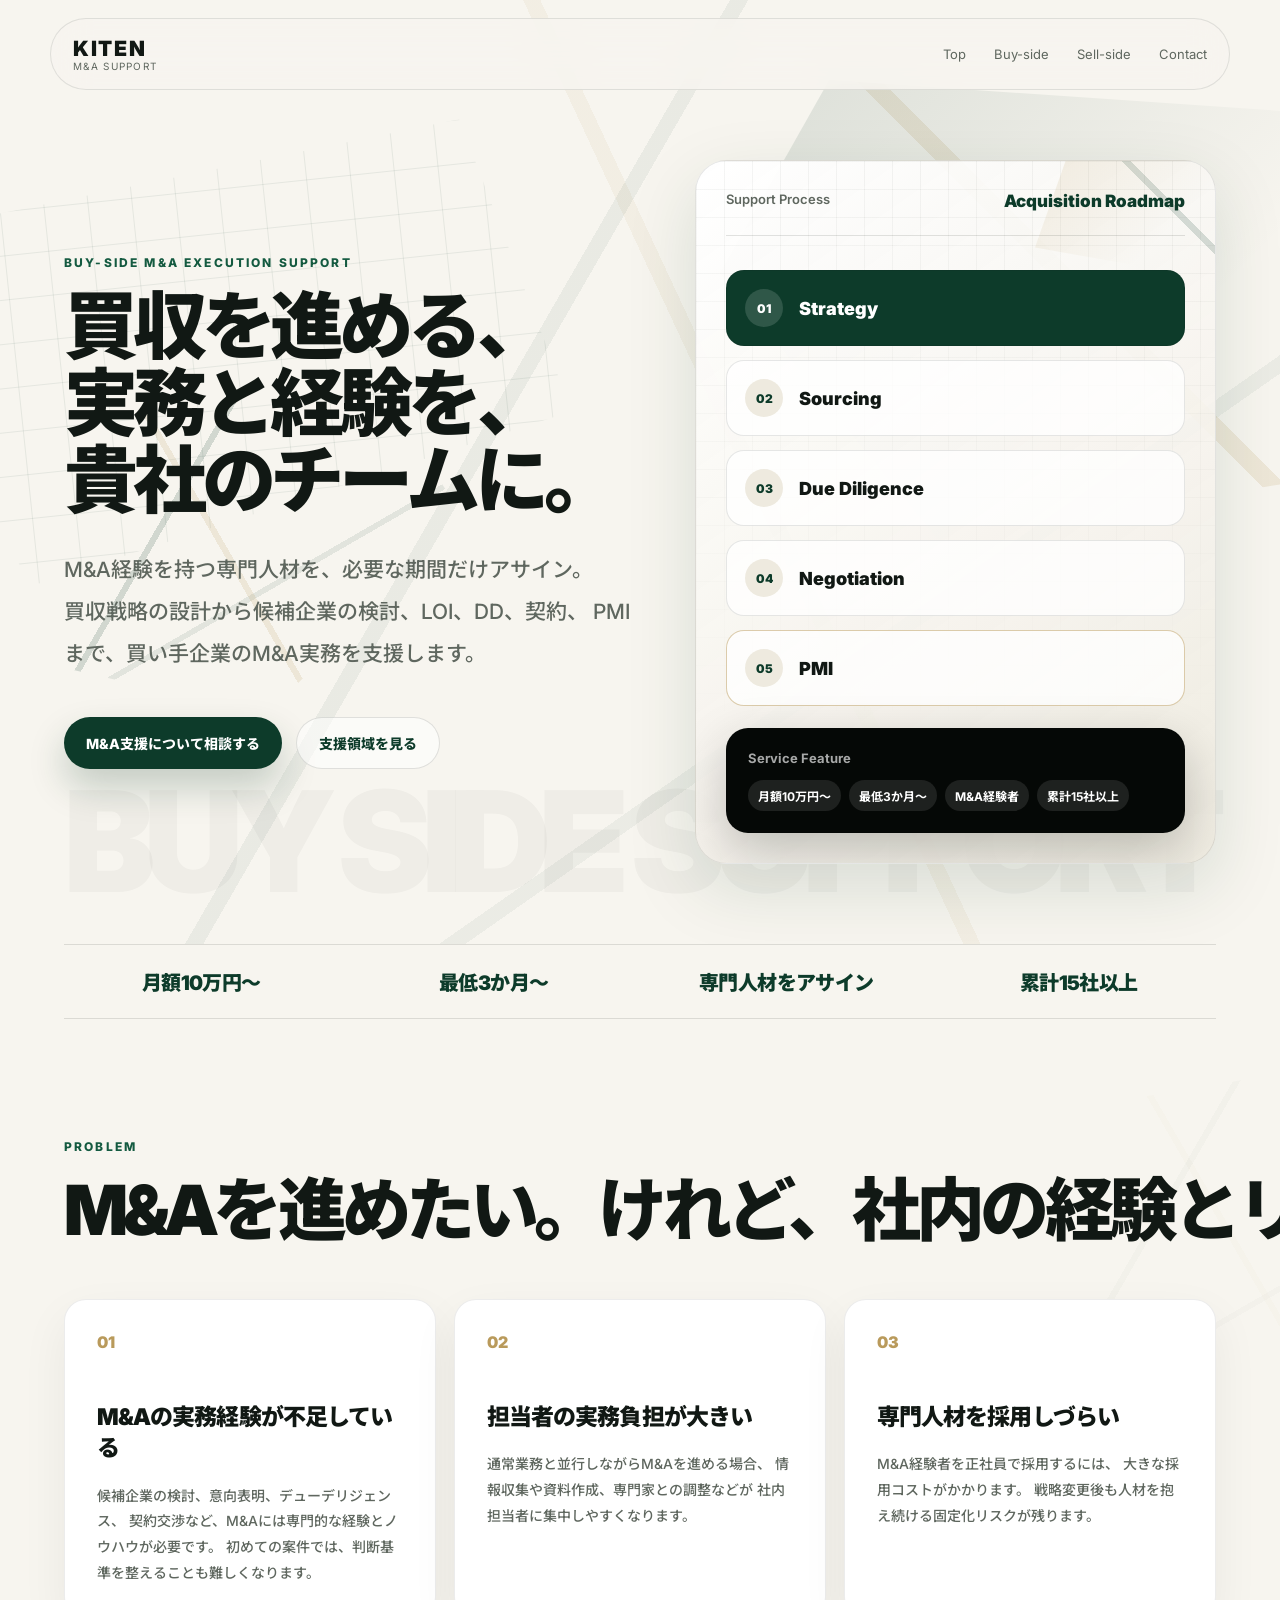
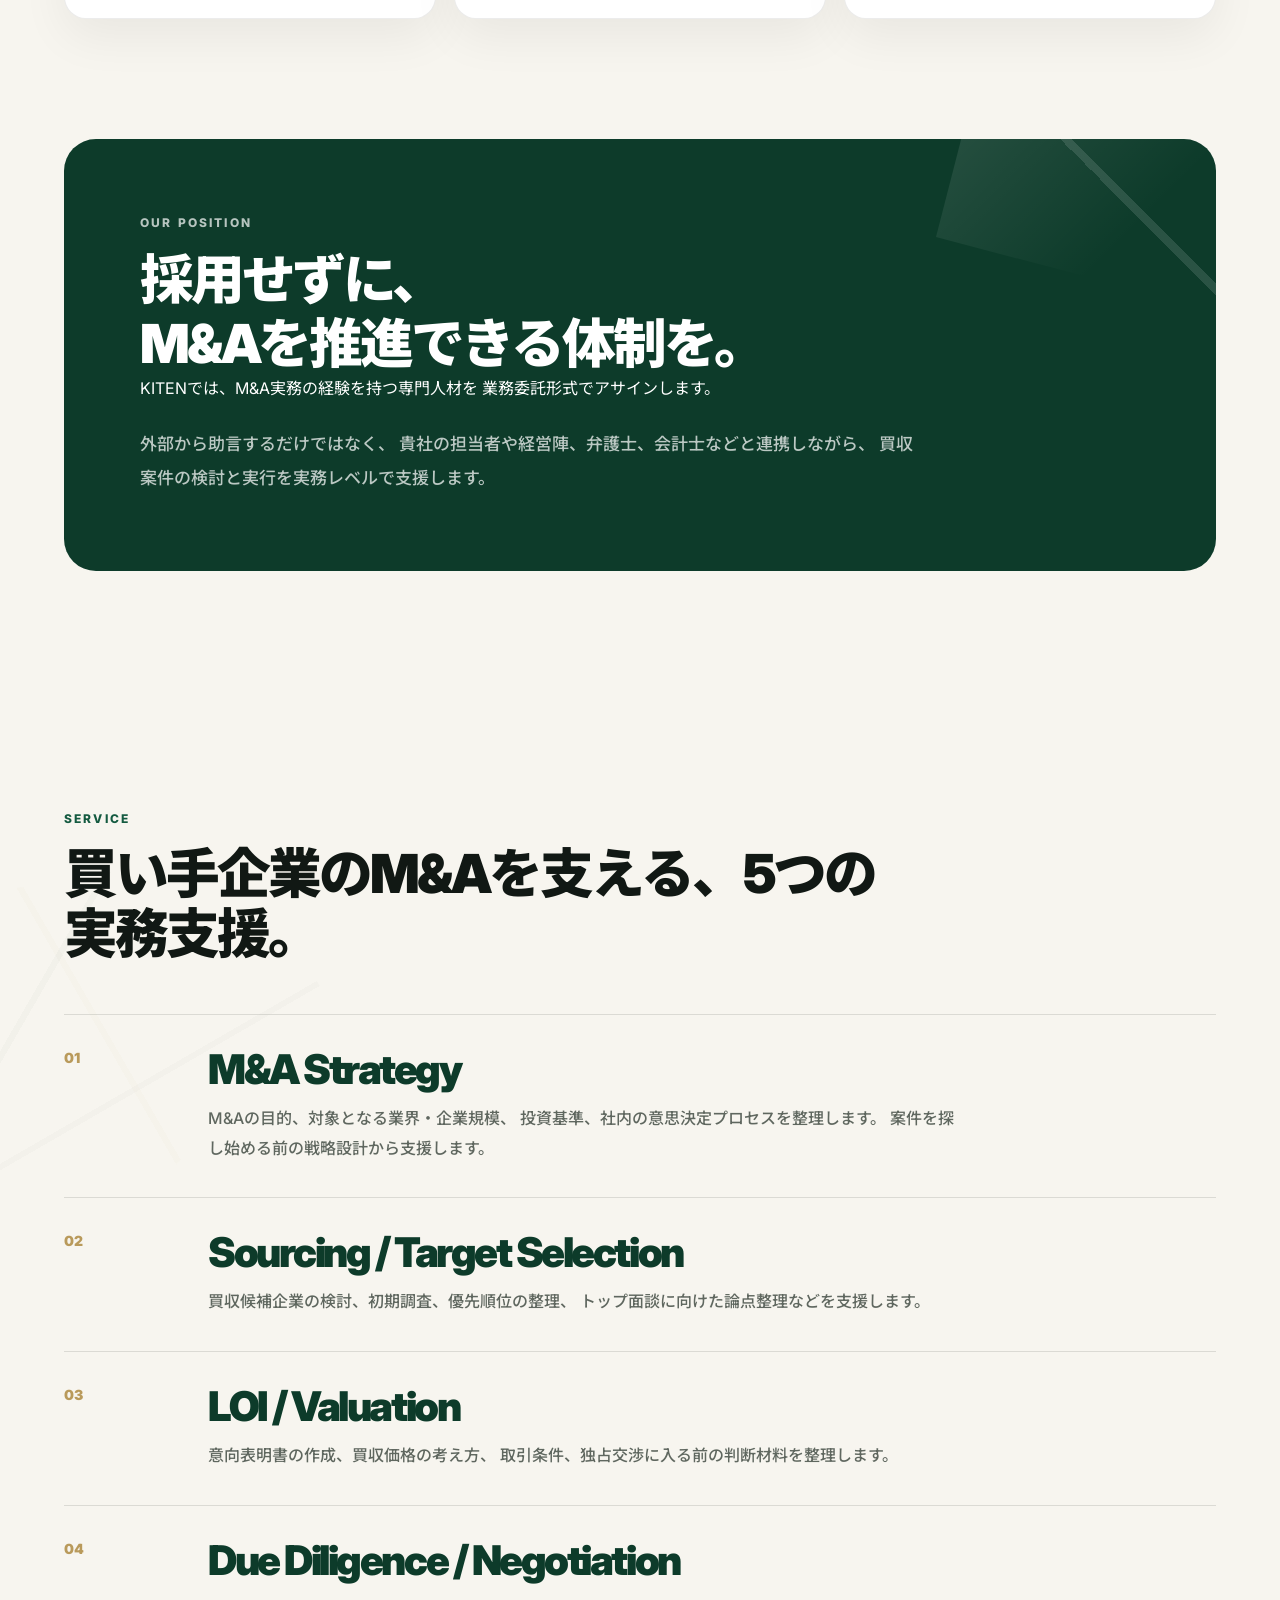
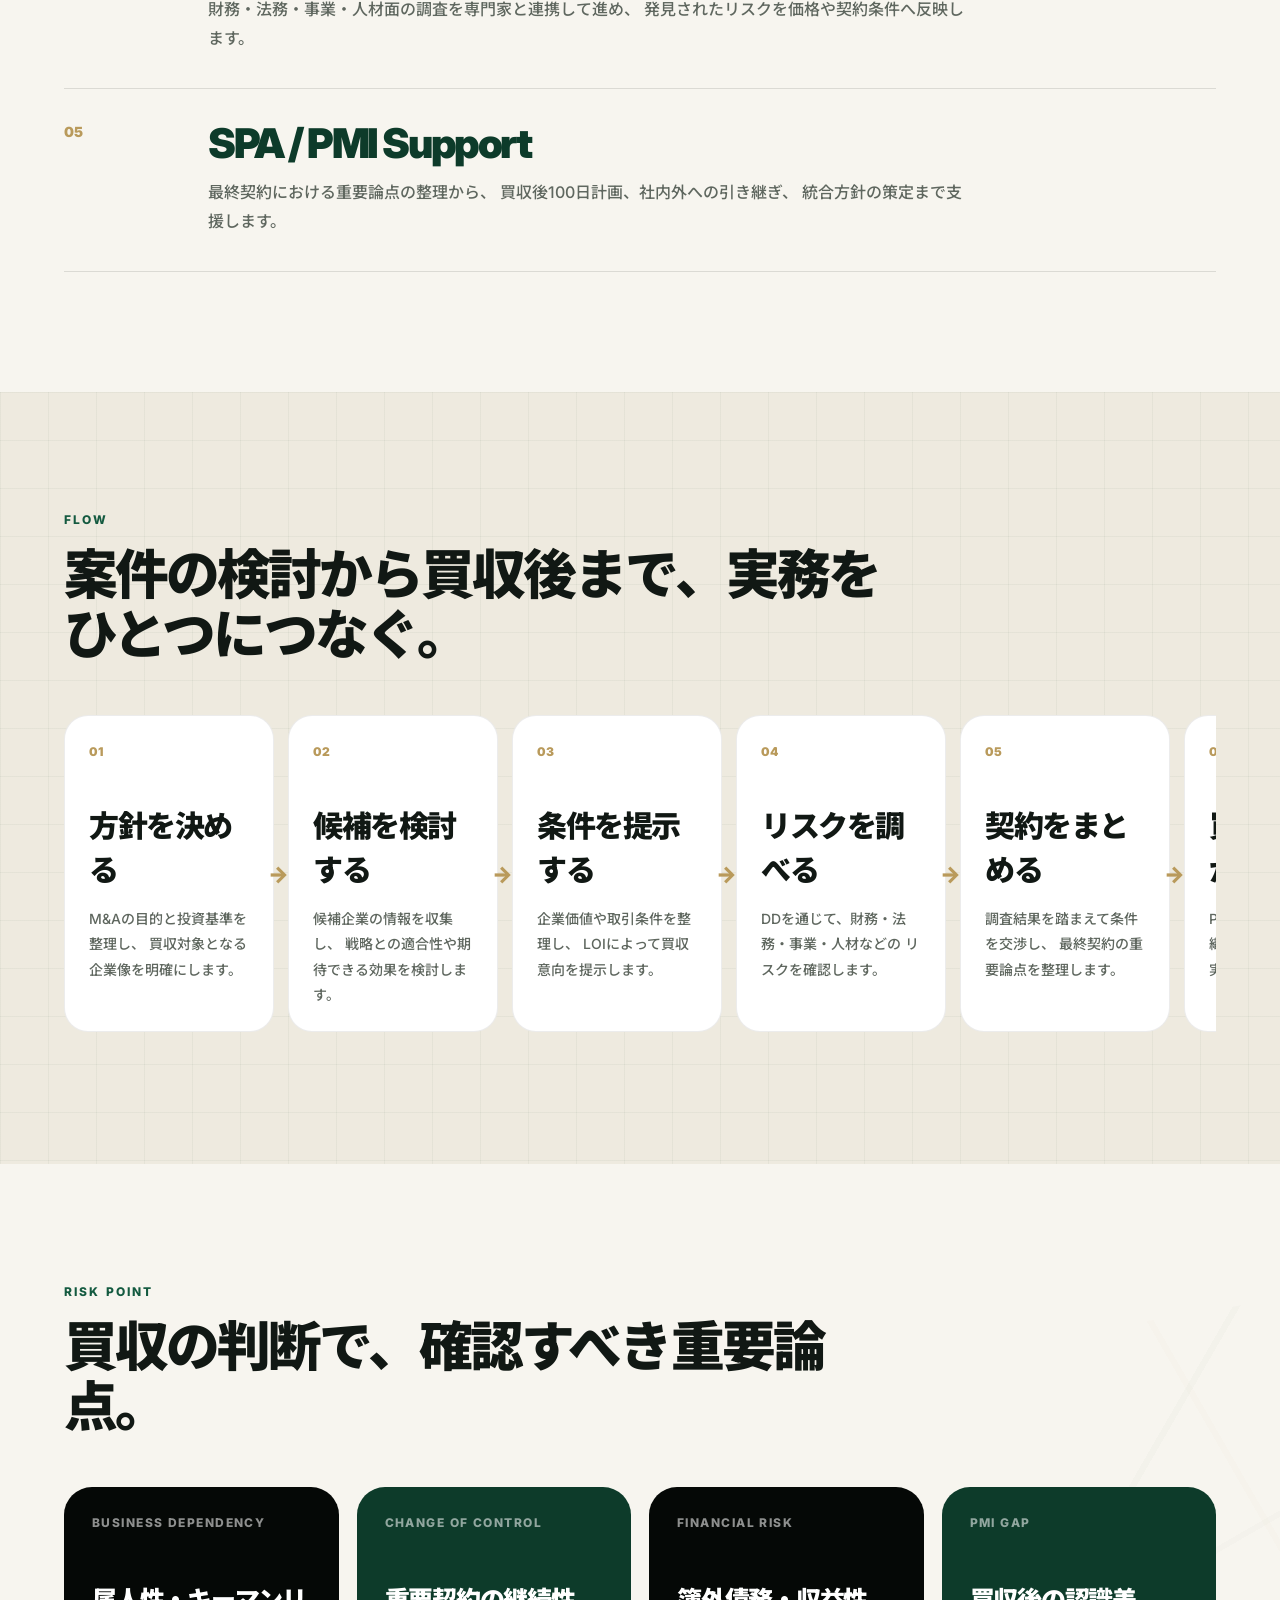
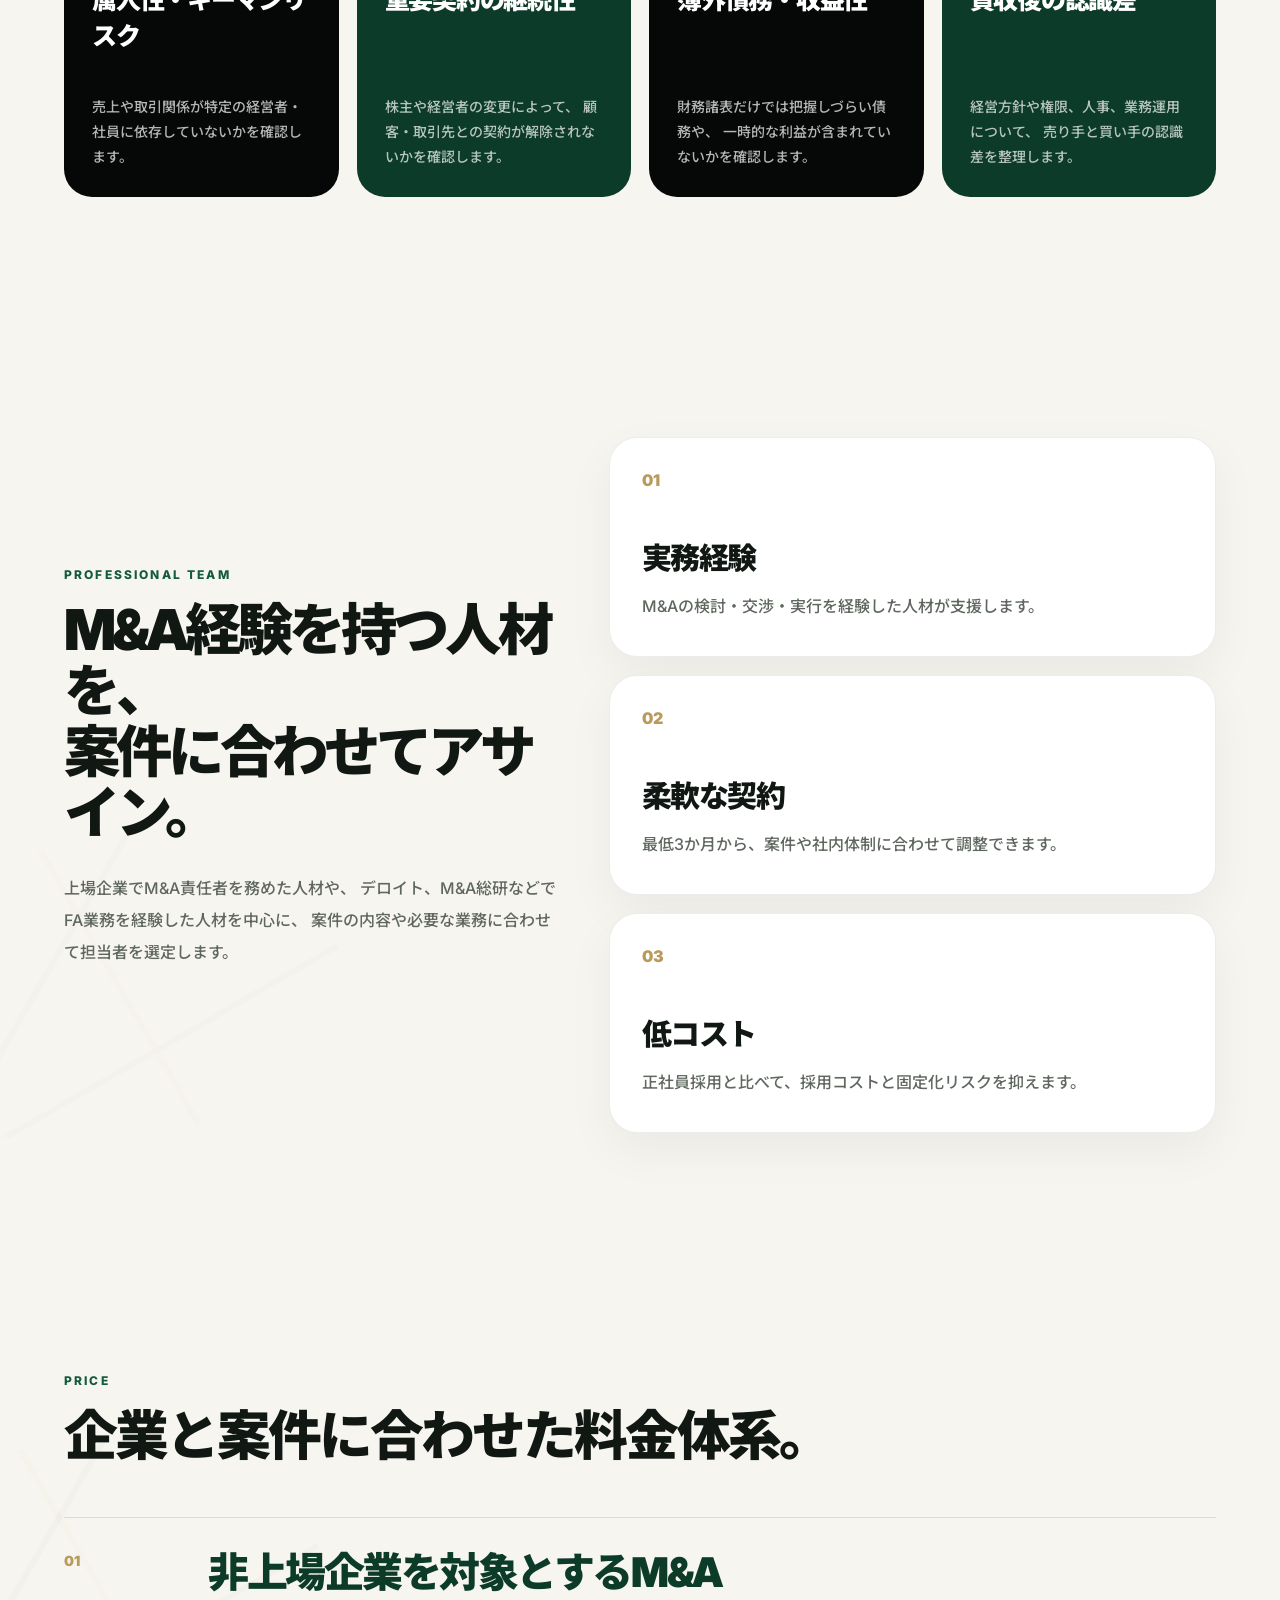
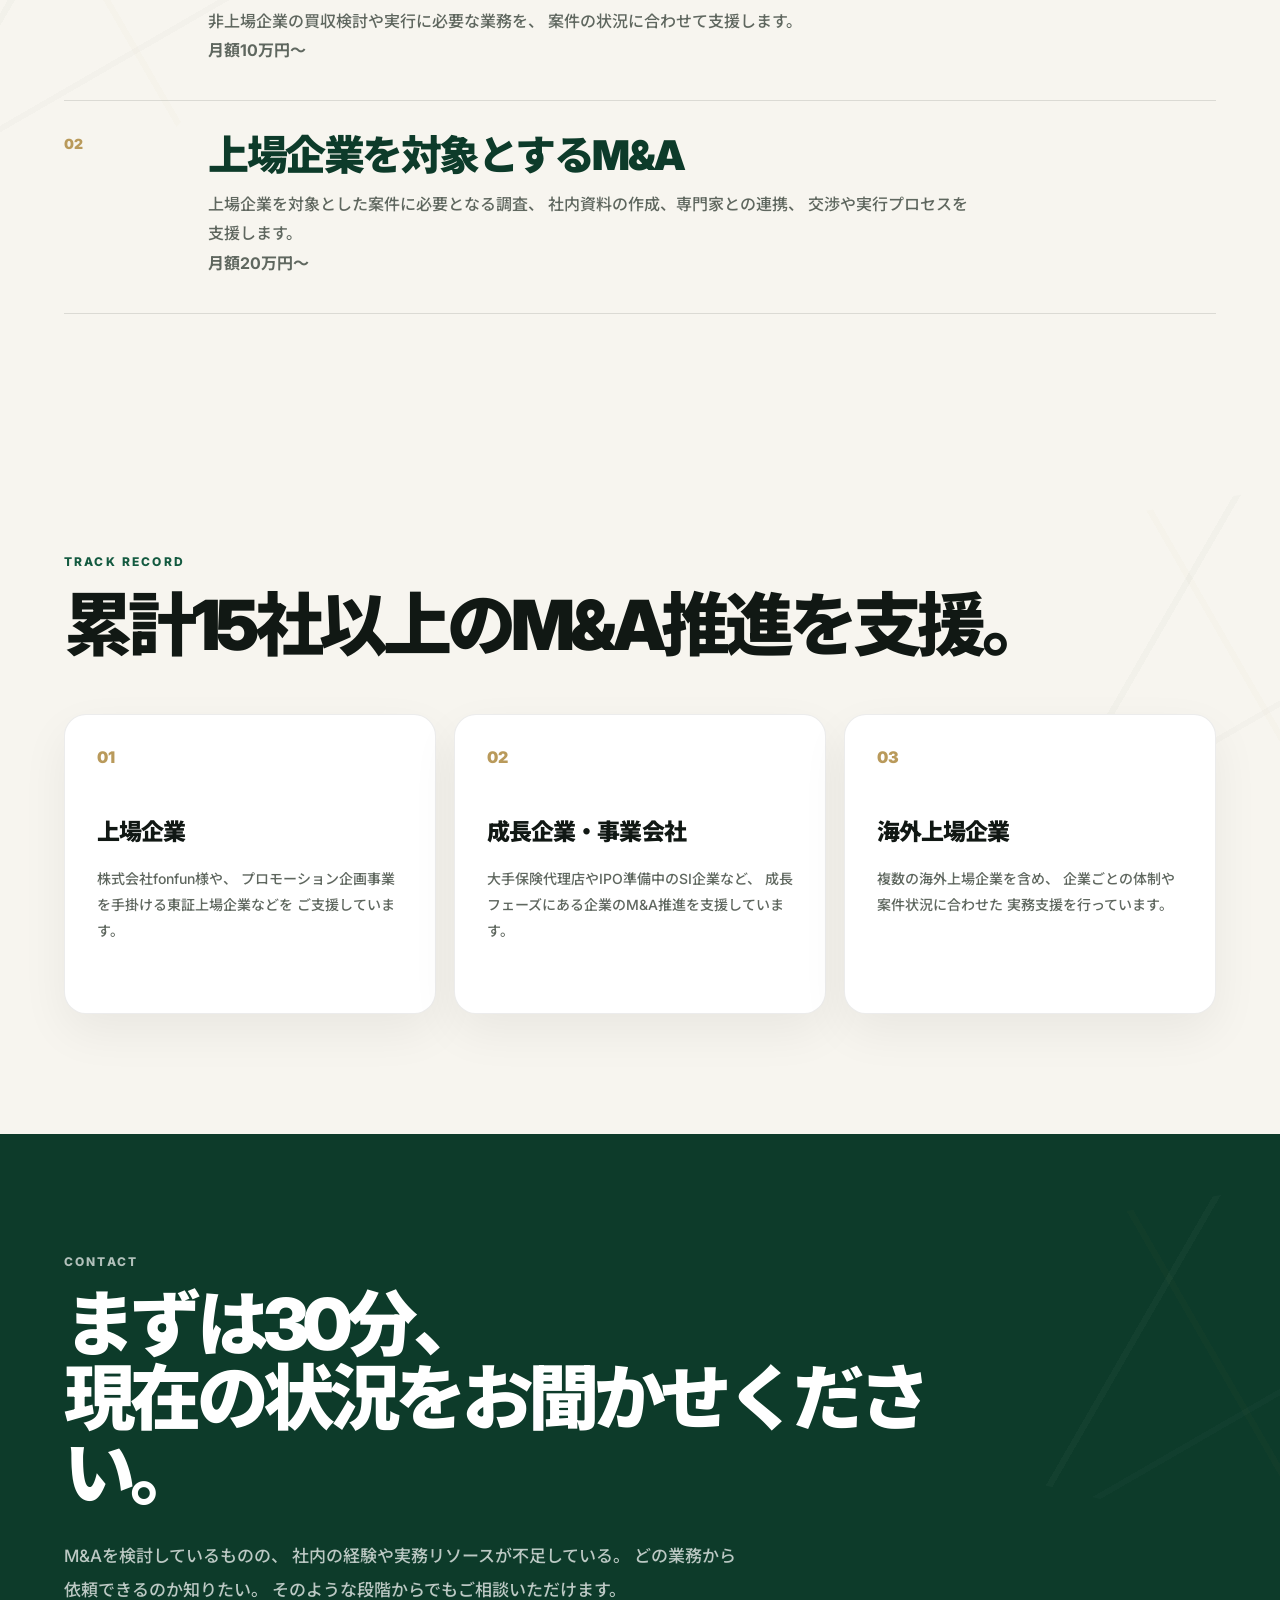
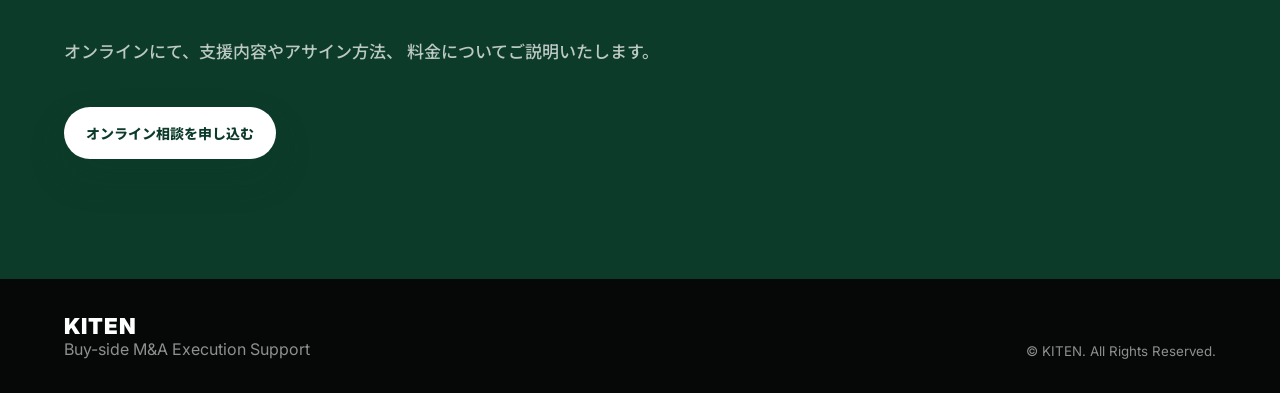
==== buy-side/index.html @ 4f9475de "修正" ====
<!doctype html>

<html lang="ja">
<head>
  <meta charset="UTF-8" />
  <meta name="viewport" content="width=device-width, initial-scale=1.0" />

  <title>KITEN | 買い手企業向けM&A実務支援</title>
  <meta
    name="description"
    content="M&A経験を持つ専門人材を業務委託形式でアサインし、買収戦略の設計から候補企業の検討、LOI、DD、契約、PMIまで支援します。"
  />

  <link rel="preconnect" href="https://fonts.googleapis.com" />
  <link rel="preconnect" href="https://fonts.gstatic.com" crossorigin />
  <link
    href="https://fonts.googleapis.com/css2?family=Inter:wght@400;500;600;700;800;900&family=Noto+Sans+JP:wght@400;500;700;800;900&display=swap"
    rel="stylesheet"
  />

  <link rel="stylesheet" href="/styles.css" />
</head>

<body>
  <div class="page-progress" aria-hidden="true"></div>

  <header class="site-header" data-header>
    <a href="index.html" class="logo" aria-label="KITEN top">
      <span>KITEN</span>
      <small>M&A Support</small>
    </a>

<nav class="desktop-nav" aria-label="メインナビゲーション">
  <a href="/">Top</a>
  <a href="/buy-side/">Buy-side</a>
  <a href="/sell-side/">Sell-side</a>
  <a href="#contact">Contact</a>
</nav>

<button
  class="menu-button"
  type="button"
  data-menu-button
  aria-expanded="false"
  aria-controls="mobileMenu"
>
  <span></span>
  <span></span>
  <span class="sr-only">メニューを開く</span>
</button>


  </header>

  <div class="mobile-menu" id="mobileMenu" data-mobile-menu>
    <a href="index.html">Top</a>
    <a href="buy-side.html">Buy-side</a>
    <a href="sell-side.html">Sell-side</a>
    <a href="#contact">Contact</a>
  </div>

  <main id="top">
    <section class="hero">
      <div class="hero-bg-text" aria-hidden="true">
        BUY SIDE SUPPORT
      </div>


  <div class="hero-copy reveal">
    <p class="eyebrow">Buy-side M&A Execution Support</p>

    <h1>
      買収を進める、<br />
      実務と経験を、<br />
      貴社のチームに。
    </h1>

    <p class="hero-lead">
      M&A経験を持つ専門人材を、必要な期間だけアサイン。<br />
      買収戦略の設計から候補企業の検討、LOI、DD、契約、
      PMIまで、買い手企業のM&A実務を支援します。
    </p>

    <div class="hero-actions">
      <a class="primary-button" href="#contact">
        M&A支援について相談する
      </a>

      <a class="secondary-button" href="#service">
        支援領域を見る
      </a>
    </div>
  </div>

  <div class="hero-panel reveal">
    <div class="panel-header">
      <span>Support Process</span>
      <strong>Acquisition Roadmap</strong>
    </div>

    <div class="deal-flow">
      <div class="deal-step active">
        <span>01</span>
        <p>Strategy</p>
      </div>

      <div class="deal-step">
        <span>02</span>
        <p>Sourcing</p>
      </div>

      <div class="deal-step">
        <span>03</span>
        <p>Due Diligence</p>
      </div>

      <div class="deal-step">
        <span>04</span>
        <p>Negotiation</p>
      </div>

      <div class="deal-step final">
        <span>05</span>
        <p>PMI</p>
      </div>
    </div>

    <div class="risk-card">
      <p>Service Feature</p>

      <ul>
        <li>月額10万円〜</li>
        <li>最低3か月〜</li>
        <li>M&A経験者</li>
        <li>累計15社以上</li>
      </ul>
    </div>
  </div>
</section>

<section
  class="trust-strip reveal"
  aria-label="支援サービスの特徴"
>
  <p>月額10万円〜</p>
  <p>最低3か月〜</p>
  <p>専門人材をアサイン</p>
  <p>累計15社以上</p>
</section>

<section class="section problem" id="problem">
  <div class="section-head reveal">
    <p class="eyebrow">Problem</p>

    <h2>
      M&Aを進めたい。けれど、社内の経験とリソースが足りない。
    </h2>
  </div>

  <div class="problem-grid">
    <article class="problem-card reveal">
      <span>01</span>

      <h3>M&Aの実務経験が不足している</h3>

      <p>
        候補企業の検討、意向表明、デューデリジェンス、
        契約交渉など、M&Aには専門的な経験とノウハウが必要です。
        初めての案件では、判断基準を整えることも難しくなります。
      </p>
    </article>

    <article class="problem-card reveal">
      <span>02</span>

      <h3>担当者の実務負担が大きい</h3>

      <p>
        通常業務と並行しながらM&Aを進める場合、
        情報収集や資料作成、専門家との調整などが
        社内担当者に集中しやすくなります。
      </p>
    </article>

    <article class="problem-card reveal">
      <span>03</span>

      <h3>専門人材を採用しづらい</h3>

      <p>
        M&A経験者を正社員で採用するには、
        大きな採用コストがかかります。
        戦略変更後も人材を抱え続ける固定化リスクが残ります。
      </p>
    </article>
  </div>
</section>

<section class="section message-section reveal">
  <div class="message-card">
    <p class="eyebrow">Our Position</p>

    <h2>
      採用せずに、<br />
      M&Aを推進できる体制を。
    </h2>

    <p>
      KITENでは、M&A実務の経験を持つ専門人材を
      業務委託形式でアサインします。
    </p>

    <p>
      外部から助言するだけではなく、
      貴社の担当者や経営陣、弁護士、会計士などと連携しながら、
      買収案件の検討と実行を実務レベルで支援します。
    </p>
  </div>
</section>

<section class="section service" id="service">
  <div class="section-head reveal">
    <p class="eyebrow">Service</p>

    <h2>
      買い手企業のM&Aを支える、5つの実務支援。
    </h2>
  </div>

  <div class="service-list">
    <article class="service-item reveal">
      <span class="service-num">01</span>

      <div>
        <h3>M&A Strategy</h3>

        <p>
          M&Aの目的、対象となる業界・企業規模、
          投資基準、社内の意思決定プロセスを整理します。
          案件を探し始める前の戦略設計から支援します。
        </p>
      </div>
    </article>

    <article class="service-item reveal">
      <span class="service-num">02</span>

      <div>
        <h3>Sourcing / Target Selection</h3>

        <p>
          買収候補企業の検討、初期調査、優先順位の整理、
          トップ面談に向けた論点整理などを支援します。
        </p>
      </div>
    </article>

    <article class="service-item reveal">
      <span class="service-num">03</span>

      <div>
        <h3>LOI / Valuation</h3>

        <p>
          意向表明書の作成、買収価格の考え方、
          取引条件、独占交渉に入る前の判断材料を整理します。
        </p>
      </div>
    </article>

    <article class="service-item reveal">
      <span class="service-num">04</span>

      <div>
        <h3>Due Diligence / Negotiation</h3>

        <p>
          財務・法務・事業・人材面の調査を専門家と連携して進め、
          発見されたリスクを価格や契約条件へ反映します。
        </p>
      </div>
    </article>

    <article class="service-item reveal">
      <span class="service-num">05</span>

      <div>
        <h3>SPA / PMI Support</h3>

        <p>
          最終契約における重要論点の整理から、
          買収後100日計画、社内外への引き継ぎ、
          統合方針の策定まで支援します。
        </p>
      </div>
    </article>
  </div>
</section>

<section class="section flow" id="flow">
  <div class="section-head reveal">
    <p class="eyebrow">Flow</p>

    <h2>
      案件の検討から買収後まで、実務をひとつにつなぐ。
    </h2>
  </div>

  <div class="timeline reveal">
    <div class="timeline-item">
      <span>01</span>
      <h3>方針を決める</h3>
      <p>
        M&Aの目的と投資基準を整理し、
        買収対象となる企業像を明確にします。
      </p>
    </div>

    <div class="timeline-item">
      <span>02</span>
      <h3>候補を検討する</h3>
      <p>
        候補企業の情報を収集し、
        戦略との適合性や期待できる効果を検討します。
      </p>
    </div>

    <div class="timeline-item">
      <span>03</span>
      <h3>条件を提示する</h3>
      <p>
        企業価値や取引条件を整理し、
        LOIによって買収意向を提示します。
      </p>
    </div>

    <div class="timeline-item">
      <span>04</span>
      <h3>リスクを調べる</h3>
      <p>
        DDを通じて、財務・法務・事業・人材などの
        リスクを確認します。
      </p>
    </div>

    <div class="timeline-item">
      <span>05</span>
      <h3>契約をまとめる</h3>
      <p>
        調査結果を踏まえて条件を交渉し、
        最終契約の重要論点を整理します。
      </p>
    </div>

    <div class="timeline-item">
      <span>06</span>
      <h3>買収後を動かす</h3>
      <p>
        PMI計画を策定し、
        組織・事業・業務の統合を実行します。
      </p>
    </div>
  </div>
</section>

<section class="section risk" id="risk">
  <div class="section-head reveal">
    <p class="eyebrow">Risk Point</p>

    <h2>
      買収の判断で、確認すべき重要論点。
    </h2>
  </div>

  <div class="risk-grid">
    <article class="risk-box reveal">
      <p>Business Dependency</p>
      <h3>属人性・キーマンリスク</h3>
      <span>
        売上や取引関係が特定の経営者・社員に依存していないかを確認します。
      </span>
    </article>

    <article class="risk-box reveal">
      <p>Change of Control</p>
      <h3>重要契約の継続性</h3>
      <span>
        株主や経営者の変更によって、
        顧客・取引先との契約が解除されないかを確認します。
      </span>
    </article>

    <article class="risk-box reveal">
      <p>Financial Risk</p>
      <h3>簿外債務・収益性</h3>
      <span>
        財務諸表だけでは把握しづらい債務や、
        一時的な利益が含まれていないかを確認します。
      </span>
    </article>

    <article class="risk-box reveal">
      <p>PMI Gap</p>
      <h3>買収後の認識差</h3>
      <span>
        経営方針や権限、人事、業務運用について、
        売り手と買い手の認識差を整理します。
      </span>
    </article>
  </div>
</section>

<section class="section strength">
  <div class="strength-inner reveal">
    <p class="eyebrow">Professional Team</p>

    <h2>
      M&A経験を持つ人材を、<br />
      案件に合わせてアサイン。
    </h2>

    <p>
      上場企業でM&A責任者を務めた人材や、
      デロイト、M&A総研などでFA業務を経験した人材を中心に、
      案件の内容や必要な業務に合わせて担当者を選定します。
    </p>
  </div>

  <div class="strength-cards">
    <div class="strength-card reveal">
      <span>01</span>
      <strong>実務経験</strong>
      <p>
        M&Aの検討・交渉・実行を経験した人材が支援します。
      </p>
    </div>

    <div class="strength-card reveal">
      <span>02</span>
      <strong>柔軟な契約</strong>
      <p>
        最低3か月から、案件や社内体制に合わせて調整できます。
      </p>
    </div>

    <div class="strength-card reveal">
      <span>03</span>
      <strong>低コスト</strong>
      <p>
        正社員採用と比べて、採用コストと固定化リスクを抑えます。
      </p>
    </div>
  </div>
</section>

<section class="section service">
  <div class="section-head reveal">
    <p class="eyebrow">Price</p>

    <h2>
      企業と案件に合わせた料金体系。
    </h2>
  </div>

  <div class="service-list">
    <article class="service-item reveal">
      <span class="service-num">01</span>

      <div>
        <h3>非上場企業を対象とするM&A</h3>

        <p>
          非上場企業の買収検討や実行に必要な業務を、
          案件の状況に合わせて支援します。
        </p>

        <p>
          <strong>月額10万円〜</strong>
        </p>
      </div>
    </article>

    <article class="service-item reveal">
      <span class="service-num">02</span>

      <div>
        <h3>上場企業を対象とするM&A</h3>

        <p>
          上場企業を対象とした案件に必要となる調査、
          社内資料の作成、専門家との連携、
          交渉や実行プロセスを支援します。
        </p>

        <p>
          <strong>月額20万円〜</strong>
        </p>
      </div>
    </article>
  </div>
</section>

<section class="section problem">
  <div class="section-head reveal">
    <p class="eyebrow">Track Record</p>

    <h2>
      累計15社以上のM&A推進を支援。
    </h2>
  </div>

  <div class="problem-grid">
    <article class="problem-card reveal">
      <span>01</span>

      <h3>上場企業</h3>

      <p>
        株式会社fonfun様や、
        プロモーション企画事業を手掛ける東証上場企業などを
        ご支援しています。
      </p>
    </article>

    <article class="problem-card reveal">
      <span>02</span>

      <h3>成長企業・事業会社</h3>

      <p>
        大手保険代理店やIPO準備中のSI企業など、
        成長フェーズにある企業のM&A推進を支援しています。
      </p>
    </article>

    <article class="problem-card reveal">
      <span>03</span>

      <h3>海外上場企業</h3>

      <p>
        複数の海外上場企業を含め、
        企業ごとの体制や案件状況に合わせた
        実務支援を行っています。
      </p>
    </article>
  </div>
</section>

<section class="contact" id="contact">
  <div class="contact-inner reveal">
    <p class="eyebrow">Contact</p>

    <h2>
      まずは30分、<br />
      現在の状況をお聞かせください。
    </h2>

    <p>
      M&Aを検討しているものの、
      社内の経験や実務リソースが不足している。
      どの業務から依頼できるのか知りたい。
      そのような段階からでもご相談いただけます。
    </p>

    <p>
      オンラインにて、支援内容やアサイン方法、
      料金についてご説明いたします。
    </p>

    <a
      class="primary-button light"
      href="mailto:contact@example.com"
    >
      オンライン相談を申し込む
    </a>
  </div>
</section>


  </main>

  <footer class="footer">
    <div>
      <strong>KITEN</strong>
      <p>Buy-side M&A Execution Support</p>
    </div>


<small>© KITEN. All Rights Reserved.</small>


  </footer>

  <script src="/app.js"></script>

</body>
</html>
---- styles.css ----
:root {
  --bg: #f7f5ef;
  --bg-soft: #eeeadf;
  --text: #111814;
  --muted: #5f675f;
  --green: #0d3b2a;
  --green-2: #145a40;
  --gold: #b99a5b;
  --line: rgba(17, 24, 20, 0.12);
  --white: #ffffff;
  --black: #050806;
  --radius-lg: 32px;
  --radius-md: 22px;
  --shadow: 0 24px 70px rgba(13, 59, 42, 0.13);
}

* { box-sizing: border-box; }
html { scroll-behavior: smooth; scroll-padding-top: 110px; }
body {
  margin: 0;
  font-family: "Inter", "Noto Sans JP", "Helvetica Neue", Arial, sans-serif;
  background: var(--bg);
  color: var(--text);
  overflow-x: hidden;
}
body.menu-open { overflow: hidden; }
main { overflow: hidden; }
section { scroll-margin-top: 110px; }
a { color: inherit; text-decoration: none; }
p, h1, h2, h3 { margin: 0; }
button { font: inherit; }

.sr-only {
  position: absolute;
  width: 1px;
  height: 1px;
  overflow: hidden;
  clip: rect(0, 0, 0, 0);
}

.page-progress {
  position: fixed;
  top: 0;
  left: 0;
  width: 0%;
  height: 3px;
  background: linear-gradient(90deg, var(--green), var(--gold));
  z-index: 1000;
}

.site-header {
  position: fixed;
  top: 18px;
  left: 50%;
  z-index: 999;
  transform: translateX(-50%);
  width: min(calc(100% - 36px), 1180px);
  height: 72px;
  padding: 0 22px;
  border: 1px solid rgba(17, 24, 20, 0.1);
  border-radius: 999px;
  background: rgba(247, 245, 239, 0.82);
  backdrop-filter: blur(18px);
  display: flex;
  align-items: center;
  justify-content: space-between;
  transition: box-shadow 0.3s ease, background 0.3s ease;
}
.site-header.is-scrolled {
  background: rgba(255, 255, 255, 0.9);
  box-shadow: 0 16px 40px rgba(17, 24, 20, 0.08);
}
.logo { display: flex; flex-direction: column; gap: 2px; line-height: 1; }
.logo span { font-size: 21px; font-weight: 900; letter-spacing: 0.08em; }
.logo small { font-size: 10px; color: var(--muted); letter-spacing: 0.13em; text-transform: uppercase; }

.desktop-nav { display: flex; align-items: center; gap: 28px; font-size: 13px; color: var(--muted); }
.desktop-nav a { position: relative; }
.desktop-nav a::after {
  content: "";
  position: absolute;
  left: 0;
  bottom: -7px;
  width: 0;
  height: 1px;
  background: var(--green);
  transition: width 0.25s ease;
}
.desktop-nav a:hover::after { width: 100%; }

.menu-button {
  display: none;
  border: 0;
  background: transparent;
  width: 42px;
  height: 42px;
  position: relative;
  cursor: pointer;
  flex-shrink: 0;
}
.menu-button span:not(.sr-only) {
  position: absolute;
  left: 9px;
  width: 24px;
  height: 1px;
  background: var(--text);
  transition: transform 0.25s ease, top 0.25s ease;
}
.menu-button span:nth-child(1) { top: 16px; }
.menu-button span:nth-child(2) { top: 25px; }
.menu-button.is-open span:nth-child(1) { top: 21px; transform: rotate(35deg); }
.menu-button.is-open span:nth-child(2) { top: 21px; transform: rotate(-35deg); }

.mobile-menu {
  position: fixed;
  inset: 0;
  z-index: 998;
  background: var(--green);
  color: var(--white);
  padding: 120px 32px 32px;
  display: flex;
  flex-direction: column;
  gap: 24px;
  transform: translateY(-100%);
  transition: transform 0.35s ease;
}
.mobile-menu.is-open { transform: translateY(0); }
.mobile-menu a {
  font-size: 34px;
  font-weight: 800;
  border-bottom: 1px solid rgba(255, 255, 255, 0.16);
  padding-bottom: 18px;
}

.hero {
  min-height: 100vh;
  padding: 160px clamp(22px, 5vw, 76px) 80px;
  position: relative;
  display: grid;
  grid-template-columns: 1.05fr 0.95fr;
  align-items: center;
  gap: 56px;
  overflow: hidden;
}
.hero::before {
  content: "";
  position: absolute;
  inset: 0;
  background:
    linear-gradient(120deg, transparent 0 40%, rgba(13, 59, 42, 0.06) 40% 41%, transparent 41% 100%),
    linear-gradient(65deg, transparent 0 56%, rgba(185, 154, 91, 0.08) 56% 57%, transparent 57% 100%),
    linear-gradient(145deg, transparent 0 68%, rgba(13, 59, 42, 0.05) 68% 69%, transparent 69% 100%);
  animation: heroLineMove 16s ease-in-out infinite alternate;
  pointer-events: none;
  z-index: 0;
}
.hero::after {
  content: "";
  position: absolute;
  width: 780px;
  height: 460px;
  right: -220px;
  top: 80px;
  background:
    linear-gradient(135deg, rgba(13, 59, 42, 0.12), transparent 58%),
    linear-gradient(45deg, transparent 0 48%, rgba(185, 154, 91, 0.16) 48% 50%, transparent 50% 100%);
  clip-path: polygon(14% 0, 100% 10%, 86% 84%, 28% 100%, 0 42%);
  animation: heroPolygonMove 12s ease-in-out infinite alternate;
  pointer-events: none;
  z-index: 0;
}
.hero > * { position: relative; z-index: 1; }
.hero-copy { position: relative; }
.hero-copy::before {
  content: "";
  position: absolute;
  width: 680px;
  height: 420px;
  left: -180px;
  top: -110px;
  background-image:
    linear-gradient(rgba(13, 59, 42, 0.08) 1px, transparent 1px),
    linear-gradient(90deg, rgba(13, 59, 42, 0.08) 1px, transparent 1px);
  background-size: 44px 44px;
  clip-path: polygon(0 14%, 88% 0, 100% 72%, 18% 100%);
  transform: rotate(-6deg);
  animation: gridSlide 18s linear infinite;
  pointer-events: none;
  z-index: -2;
}
.hero-copy::after {
  content: "";
  position: absolute;
  width: 520px;
  height: 340px;
  left: -120px;
  top: 120px;
  background:
    linear-gradient(120deg, transparent 0 42%, rgba(13, 59, 42, 0.16) 42% 43%, transparent 43% 100%),
    linear-gradient(60deg, transparent 0 52%, rgba(185, 154, 91, 0.16) 52% 53%, transparent 53% 100%),
    linear-gradient(150deg, transparent 0 62%, rgba(13, 59, 42, 0.09) 62% 63%, transparent 63% 100%);
  clip-path: polygon(8% 18%, 82% 0%, 100% 42%, 62% 100%, 0% 78%);
  animation: geometricDrift 14s ease-in-out infinite alternate;
  pointer-events: none;
  z-index: -1;
}

.hero-bg-text {
  position: absolute;
  left: clamp(18px, 5vw, 76px);
  bottom: 18px;
  font-size: clamp(56px, 11vw, 140px);
  font-weight: 900;
  letter-spacing: -0.08em;
  color: rgba(17, 24, 20, 0.035);
  white-space: nowrap;
  pointer-events: none;
}
.eyebrow {
  font-size: 12px;
  font-weight: 800;
  color: var(--green-2);
  letter-spacing: 0.18em;
  text-transform: uppercase;
  margin-bottom: 18px;
}
.hero h1 {
  font-size: clamp(42px, 5.8vw, 82px);
  line-height: 1.04;
  letter-spacing: -0.07em;
  font-weight: 900;
}
.hero-lead {
  margin-top: 30px;
  max-width: 660px;
  font-size: clamp(16px, 1.7vw, 21px);
  line-height: 2;
  color: var(--muted);
  font-weight: 500;
}
.hero-actions { margin-top: 42px; display: flex; flex-wrap: wrap; gap: 14px; }

.primary-button, .secondary-button {
  min-height: 52px;
  padding: 0 22px;
  border-radius: 999px;
  display: inline-flex;
  align-items: center;
  justify-content: center;
  font-size: 14px;
  font-weight: 800;
  transition: transform 0.25s ease, box-shadow 0.25s ease, background 0.25s ease;
}
.primary-button {
  background: var(--green);
  color: var(--white);
  box-shadow: 0 18px 36px rgba(13, 59, 42, 0.22);
}
.primary-button:hover, .secondary-button:hover { transform: translateY(-3px); }
.secondary-button { border: 1px solid var(--line); color: var(--green); background: rgba(255,255,255,0.55); }
.primary-button.light { background: var(--white); color: var(--green); }

.hero-panel {
  position: relative;
  border-radius: var(--radius-lg);
  background: linear-gradient(145deg, rgba(255,255,255,0.96), rgba(238,234,223,0.86));
  border: 1px solid rgba(17,24,20,0.1);
  box-shadow: var(--shadow);
  padding: 30px;
  overflow: hidden;
  animation: panelFloat 6s ease-in-out infinite;
}
.hero-panel::before {
  content: "";
  position: absolute;
  inset: 0;
  background-image:
    linear-gradient(rgba(17,24,20,0.045) 1px, transparent 1px),
    linear-gradient(90deg, rgba(17,24,20,0.045) 1px, transparent 1px);
  background-size: 28px 28px;
  mask-image: linear-gradient(to bottom, black, transparent 82%);
  pointer-events: none;
}
.hero-panel::after {
  content: "";
  position: absolute;
  width: 260px;
  height: 170px;
  right: -80px;
  top: -46px;
  background:
    linear-gradient(135deg, rgba(185,154,91,0.2), transparent 58%),
    linear-gradient(45deg, transparent 0 49%, rgba(13,59,42,0.16) 49% 51%, transparent 51% 100%);
  clip-path: polygon(18% 0, 100% 12%, 82% 100%, 0 78%);
  animation: panelGeoMove 10s ease-in-out infinite alternate;
  pointer-events: none;
  z-index: 0;
}
.hero-panel > * { position: relative; z-index: 1; }
.panel-header {
  display: flex;
  justify-content: space-between;
  align-items: flex-start;
  gap: 18px;
  padding-bottom: 24px;
  border-bottom: 1px solid var(--line);
}
.panel-header span { color: var(--muted); font-size: 13px; font-weight: 600; }
.panel-header strong { font-size: 17px; color: var(--green); font-weight: 900; }

.deal-flow { margin-top: 34px; display: grid; gap: 14px; }
.deal-step {
  position: relative;
  z-index: 1;
  padding: 18px;
  border: 1px solid rgba(17,24,20,0.1);
  border-radius: 18px;
  background: rgba(255,255,255,0.76);
  display: flex;
  align-items: center;
  gap: 16px;
  overflow: hidden;
}
.deal-step::after {
  content: "";
  position: absolute;
  inset: 0;
  background: linear-gradient(90deg, transparent, rgba(185,154,91,0.18), transparent);
  transform: translateX(-120%);
  animation: stepShine 4.8s ease-in-out infinite;
  pointer-events: none;
}
.deal-step:nth-child(2)::after { animation-delay: 0.3s; }
.deal-step:nth-child(3)::after { animation-delay: 0.6s; }
.deal-step:nth-child(4)::after { animation-delay: 0.9s; }
.deal-step:nth-child(5)::after { animation-delay: 1.2s; }
.deal-step span, .deal-step p { position: relative; z-index: 1; }
.deal-step span {
  width: 38px;
  height: 38px;
  border-radius: 50%;
  background: var(--bg-soft);
  display: grid;
  place-items: center;
  font-size: 12px;
  font-weight: 900;
  color: var(--green);
  flex-shrink: 0;
}
.deal-step p { font-size: 18px; font-weight: 900; }
.deal-step.active { background: var(--green); color: var(--white); }
.deal-step.active span { background: rgba(255,255,255,0.14); color: var(--white); }
.deal-step.final { border-color: rgba(185,154,91,0.5); }

.risk-card {
  position: relative;
  z-index: 1;
  width: 100%;
  margin-top: 22px;
  padding: 22px;
  border-radius: 22px;
  background: var(--black);
  color: var(--white);
  box-shadow: 0 18px 50px rgba(5,8,6,0.22);
}
.risk-card p { font-size: 13px; color: rgba(255,255,255,0.65); margin-bottom: 14px; font-weight: 700; }
.risk-card ul { padding: 0; margin: 0; list-style: none; display: flex; flex-wrap: wrap; gap: 8px; }
.risk-card li { font-size: 12px; padding: 7px 10px; border-radius: 999px; background: rgba(255,255,255,0.1); font-weight: 700; }

.trust-strip {
  margin: 0 clamp(22px, 5vw, 76px);
  padding: 22px 0;
  border-top: 1px solid var(--line);
  border-bottom: 1px solid var(--line);
  display: grid;
  grid-template-columns: repeat(4, 1fr);
  gap: 18px;
  text-align: center;
}
.trust-strip p { font-size: clamp(13px, 1.8vw, 20px); font-weight: 900; color: var(--green); letter-spacing: -0.03em; }

.section { padding: 120px clamp(22px, 5vw, 76px); }
.section-head { max-width: 820px; margin-bottom: 50px; }
.section-head h2 {
  font-size: clamp(30px, 4.2vw, 54px);
  line-height: 1.12;
  letter-spacing: -0.055em;
  font-weight: 900;
}
.problem .section-head { max-width: none; }
.problem .section-head h2 { white-space: nowrap; font-size: clamp(40px, 5.4vw, 82px); letter-spacing: -0.07em; }

.problem-grid { display: grid; grid-template-columns: repeat(3, 1fr); gap: 18px; }
.problem-card {
  padding: 32px;
  border-radius: var(--radius-md);
  background: var(--white);
  border: 1px solid rgba(17,24,20,0.08);
  min-height: 300px;
  box-shadow: 0 18px 48px rgba(17,24,20,0.06);
}
.problem-card span { display: inline-flex; margin-bottom: 50px; color: var(--gold); font-weight: 900; }
.problem-card h3 { font-size: 23px; line-height: 1.35; margin-bottom: 18px; letter-spacing: -0.04em; font-weight: 900; }
.problem-card p { color: var(--muted); line-height: 1.85; font-size: 14px; font-weight: 500; }

.message-section { padding-top: 0; }
.message-card {
  background: var(--green);
  color: var(--white);
  border-radius: var(--radius-lg);
  padding: clamp(34px, 6vw, 76px);
  position: relative;
  overflow: hidden;
}
.message-card::after {
  content: "";
  position: absolute;
  right: -80px;
  top: -70px;
  width: 360px;
  height: 240px;
  background:
    linear-gradient(135deg, rgba(255,255,255,0.13), transparent 60%),
    linear-gradient(45deg, transparent 0 49%, rgba(255,255,255,0.12) 49% 51%, transparent 51% 100%);
  clip-path: polygon(12% 0, 100% 18%, 76% 100%, 0 70%);
  animation: panelGeoMove 12s ease-in-out infinite alternate;
}
.message-card .eyebrow { color: rgba(255,255,255,0.7); }
.message-card h2 {
  font-size: clamp(32px, 4.2vw, 54px);
  line-height: 1.18;
  letter-spacing: -0.06em;
  position: relative;
  z-index: 1;
  font-weight: 900;
}
.message-card p:last-child {
  margin-top: 28px;
  max-width: 780px;
  color: rgba(255,255,255,0.72);
  font-size: 17px;
  line-height: 2;
  position: relative;
  z-index: 1;
  font-weight: 500;
}

.service-list { border-top: 1px solid var(--line); }
.service-item {
  display: grid;
  grid-template-columns: 120px 1fr;
  gap: 24px;
  padding: 34px 0;
  border-bottom: 1px solid var(--line);
}
.service-num { font-size: 14px; font-weight: 900; color: var(--gold); }
.service-item h3 {
  font-size: clamp(26px, 3.2vw, 42px);
  letter-spacing: -0.06em;
  line-height: 1;
  margin-bottom: 14px;
  color: var(--green);
  font-weight: 900;
}
.service-item p { color: var(--muted); font-size: 16px; line-height: 1.85; max-width: 760px; font-weight: 500; }

.flow { background: var(--bg-soft); }
.timeline {
  display: grid;
  grid-template-columns: repeat(6, minmax(210px, 1fr));
  gap: 14px;
  overflow-x: auto;
  padding-bottom: 12px;
}
.timeline-item {
  min-height: 250px;
  padding: 24px;
  border-radius: 24px;
  background: var(--white);
  border: 1px solid rgba(17,24,20,0.08);
  position: relative;
}
.timeline-item::after {
  content: "→";
  position: absolute;
  right: -16px;
  top: 50%;
  transform: translateY(-50%);
  color: var(--gold);
  font-weight: 900;
  font-size: 22px;
  z-index: 2;
}
.timeline-item:last-child::after { content: ""; }
.timeline-item span { font-size: 12px; font-weight: 900; color: var(--gold); }
.timeline-item h3 { margin-top: 42px; font-size: 30px; letter-spacing: -0.05em; font-weight: 900; }
.timeline-item p { margin-top: 16px; color: var(--muted); line-height: 1.8; font-size: 14px; font-weight: 500; }

.risk-grid { display: grid; grid-template-columns: repeat(4, 1fr); gap: 18px; }
.risk-box {
  padding: 28px;
  border-radius: 28px;
  background: var(--black);
  color: var(--white);
  min-height: 310px;
  display: flex;
  flex-direction: column;
}
.risk-box:nth-child(even) { background: var(--green); }
.risk-box p { font-size: 12px; color: rgba(255,255,255,0.55); letter-spacing: 0.12em; text-transform: uppercase; font-weight: 800; }
.risk-box h3 { margin-top: 50px; font-size: 25px; letter-spacing: -0.05em; font-weight: 900; }
.risk-box span { margin-top: auto; color: rgba(255,255,255,0.7); line-height: 1.8; font-size: 14px; font-weight: 500; }

.strength { display: grid; grid-template-columns: 0.9fr 1.1fr; gap: 48px; align-items: start; }
.strength-inner { position: sticky; top: 130px; }
.strength-inner h2 {
  font-size: clamp(34px, 4.4vw, 58px);
  line-height: 1.08;
  letter-spacing: -0.07em;
  font-weight: 900;
}
.strength-inner > p:last-child { margin-top: 28px; color: var(--muted); line-height: 2; font-size: 16px; font-weight: 500; }
.strength-cards { display: grid; gap: 18px; }
.strength-card {
  min-height: 220px;
  padding: 32px;
  border-radius: 28px;
  background: var(--white);
  border: 1px solid rgba(17,24,20,0.08);
  box-shadow: 0 18px 48px rgba(17,24,20,0.05);
}
.strength-card span { color: var(--gold); font-weight: 900; }
.strength-card strong { display: block; margin-top: 44px; font-size: 30px; letter-spacing: -0.05em; font-weight: 900; }
.strength-card p { margin-top: 14px; color: var(--muted); line-height: 1.8; font-weight: 500; }

.contact {
  padding: 120px clamp(22px, 5vw, 76px);
  background: var(--green);
  color: var(--white);
}
.contact-inner { max-width: 900px; }
.contact .eyebrow { color: rgba(255,255,255,0.68); }
.contact h2 {
  font-size: clamp(38px, 5.6vw, 72px);
  line-height: 1.04;
  letter-spacing: -0.08em;
  font-weight: 900;
}
.contact p:not(.eyebrow) {
  margin-top: 28px;
  max-width: 680px;
  color: rgba(255,255,255,0.72);
  line-height: 2;
  font-size: 17px;
  font-weight: 500;
}
.contact .primary-button { margin-top: 38px; }

.footer {
  padding: 34px clamp(22px, 5vw, 76px);
  background: var(--black);
  color: var(--white);
  display: flex;
  align-items: flex-end;
  justify-content: space-between;
  gap: 20px;
}
.footer strong { font-size: 22px; letter-spacing: 0.05em; font-weight: 900; }
.footer p, .footer small { color: rgba(255,255,255,0.55); }

.reveal { opacity: 0; transform: translateY(28px); transition: opacity 0.7s ease, transform 0.7s ease; }
.reveal.is-visible { opacity: 1; transform: translateY(0); }

@keyframes heroLineMove {
  0% { transform: translate3d(-22px,-10px,0); opacity: 0.6; }
  100% { transform: translate3d(28px,16px,0); opacity: 1; }
}
@keyframes heroPolygonMove {
  0% { transform: translate3d(0,0,0) rotate(-4deg); opacity: 0.5; }
  100% { transform: translate3d(-42px,26px,0) rotate(3deg); opacity: 0.9; }
}
@keyframes geometricDrift {
  0% { transform: translate3d(-20px,-8px,0) rotate(-4deg); opacity: 0.42; }
  100% { transform: translate3d(32px,18px,0) rotate(3deg); opacity: 0.78; }
}
@keyframes gridSlide {
  0% { background-position: 0 0; opacity: 0.28; }
  100% { background-position: 88px 44px; opacity: 0.48; }
}
@keyframes panelGeoMove {
  0% { transform: translate3d(0,0,0) rotate(0deg); opacity: 0.52; }
  100% { transform: translate3d(-24px,18px,0) rotate(-5deg); opacity: 0.88; }
}
@keyframes panelFloat {
  0%, 100% { transform: translateY(0); }
  50% { transform: translateY(-10px); }
}
@keyframes stepShine {
  0% { transform: translateX(-120%); }
  45%, 100% { transform: translateX(120%); }
}

@media (max-width: 980px) {
  .site-header { top: 14px; width: calc(100% - 28px); height: 64px; padding: 0 18px; }
  .desktop-nav { display: none; }
  .menu-button { display: block; }
  .hero { grid-template-columns: 1fr; min-height: auto; padding: 130px 28px 72px; gap: 40px; }
  .hero h1 { font-size: clamp(40px, 8vw, 64px); line-height: 1.02; }
  .hero-lead { font-size: 16px; line-height: 1.9; }
  .hero-panel { width: 100%; max-width: 100%; padding: 24px; }
  .hero-bg-text { font-size: 92px; bottom: 40px; }
  .trust-strip { margin: 0 28px; grid-template-columns: repeat(2, 1fr); }
  .section { padding: 88px 28px; }
  .section-head h2, .message-card h2, .strength-inner h2, .contact h2 {
    font-size: clamp(30px, 6vw, 44px);
    line-height: 1.14;
  }
  .problem .section-head h2 { white-space: normal; font-size: clamp(32px, 6.4vw, 48px); }
  .problem-grid, .risk-grid, .strength { grid-template-columns: 1fr; }
  .strength-inner { position: static; }
  .message-card { padding: 42px 32px; }
  .service-item { grid-template-columns: 72px 1fr; }
  .timeline { grid-template-columns: repeat(2, 1fr); overflow-x: visible; }
  .timeline-item::after { display: none; }
  .contact { padding: 88px 28px; }
}

@media (max-width: 640px) {
  .site-header { top: 10px; width: calc(100% - 20px); height: 58px; padding: 0 14px; }
  .logo span { font-size: 18px; }
  .logo small { font-size: 8px; }
  .menu-button { width: 40px; height: 40px; }
  .hero { padding: 110px 20px 56px; gap: 32px; }
  .hero h1 { font-size: 38px; line-height: 1.04; letter-spacing: -0.07em; }
  .hero-lead { font-size: 14px; }
  .hero-actions { gap: 10px; }
  .primary-button, .secondary-button { width: 100%; min-height: 48px; }
  .hero-panel { padding: 18px; border-radius: 22px; animation: none; }
  .hero-bg-text { display: none; }
  .hero-copy::before, .hero-copy::after { opacity: 0.45; }
  .panel-header { flex-direction: column; gap: 8px; }
  .deal-step { padding: 13px; border-radius: 14px; }
  .deal-step span { width: 32px; height: 32px; font-size: 11px; }
  .deal-step p { font-size: 15px; }
  .risk-card { width: 100%; margin-top: 18px; }
  .trust-strip { margin: 0 20px; grid-template-columns: 1fr 1fr; gap: 12px; }
  .trust-strip p { font-size: 12px; }
  .section { padding: 76px 20px; }
  .section-head { margin-bottom: 30px; }
  .section-head h2, .message-card h2, .strength-inner h2, .contact h2 {
    font-size: 30px;
    line-height: 1.16;
    letter-spacing: -0.06em;
  }
  .problem .section-head h2 { white-space: normal; font-size: 30px; }
  .problem-card, .message-card, .risk-box, .strength-card { padding: 22px; border-radius: 20px; }
  .problem-card { min-height: auto; }
  .problem-card span { margin-bottom: 28px; }
  .service-item { grid-template-columns: 1fr; gap: 10px; padding: 26px 0; }
  .service-item h3 { font-size: 28px; }
  .timeline { grid-template-columns: 1fr; gap: 14px; }
  .timeline-item { min-height: auto; }
  .timeline-item h3 { margin-top: 28px; }
  .strength { gap: 32px; }
  .contact { padding: 82px 20px; }
  .footer { flex-direction: column; align-items: flex-start; }
}

@media (prefers-reduced-motion: reduce) {
  *, *::before, *::after {
    animation: none !important;
    transition: none !important;
  }
}

/* =========================
   Section Geometric Background
========================= */

.problem,
.service,
.flow,
.risk,
.strength,
.contact {
  position: relative;
  overflow: hidden;
}

.problem::before,
.service::before,
.risk::before,
.strength::before {
  content: "";
  position: absolute;
  width: 520px;
  height: 360px;
  pointer-events: none;
  opacity: 0.22;
  z-index: 0;
  background:
    linear-gradient(120deg, transparent 0 42%, rgba(13, 59, 42, 0.1) 42% 43%, transparent 43% 100%),
    linear-gradient(60deg, transparent 0 54%, rgba(185, 154, 91, 0.12) 54% 55%, transparent 55% 100%),
    linear-gradient(150deg, transparent 0 64%, rgba(13, 59, 42, 0.07) 64% 65%, transparent 65% 100%);
  clip-path: polygon(8% 18%, 82% 0%, 100% 42%, 62% 100%, 0% 78%);
  animation: sectionGeoFloat 18s ease-in-out infinite alternate;
}

.problem::before {
  right: -180px;
  top: 40px;
}

.service::before {
  left: -190px;
  top: 160px;
}

.risk::before {
  right: -180px;
  top: 120px;
  opacity: 0.18;
}

.strength::before {
  left: -170px;
  bottom: 80px;
  opacity: 0.18;
}

.flow::before {
  content: "";
  position: absolute;
  inset: 0;
  background-image:
    linear-gradient(rgba(13, 59, 42, 0.045) 1px, transparent 1px),
    linear-gradient(90deg, rgba(13, 59, 42, 0.045) 1px, transparent 1px);
  background-size: 48px 48px;
  animation: sectionGridMove 22s linear infinite;
  pointer-events: none;
  z-index: 0;
}

.contact::before {
  content: "";
  position: absolute;
  width: 520px;
  height: 360px;
  right: -160px;
  top: 40px;
  opacity: 0.16;
  pointer-events: none;
  z-index: 0;
  background:
    linear-gradient(120deg, transparent 0 42%, rgba(255, 255, 255, 0.18) 42% 43%, transparent 43% 100%),
    linear-gradient(60deg, transparent 0 54%, rgba(185, 154, 91, 0.18) 54% 55%, transparent 55% 100%),
    linear-gradient(150deg, transparent 0 64%, rgba(255, 255, 255, 0.12) 64% 65%, transparent 65% 100%);
  clip-path: polygon(8% 18%, 82% 0%, 100% 42%, 62% 100%, 0% 78%);
  animation: sectionGeoFloat 18s ease-in-out infinite alternate;
}

.problem > *,
.service > *,
.flow > *,
.risk > *,
.strength > *,
.contact > * {
  position: relative;
  z-index: 1;
}

@keyframes sectionGeoFloat {
  0% {
    transform: translate3d(0, 0, 0) rotate(-4deg);
  }

  100% {
    transform: translate3d(-28px, 24px, 0) rotate(4deg);
  }
}

@keyframes sectionGridMove {
  0% {
    background-position: 0 0;
  }

  100% {
    background-position: 96px 48px;
  }
}

@media (max-width: 640px) {
  .problem::before,
  .service::before,
  .risk::before,
  .strength::before,
  .contact::before {
    width: 360px;
    height: 250px;
    opacity: 0.14;
  }

  .flow::before {
    opacity: 0.35;
  }
}
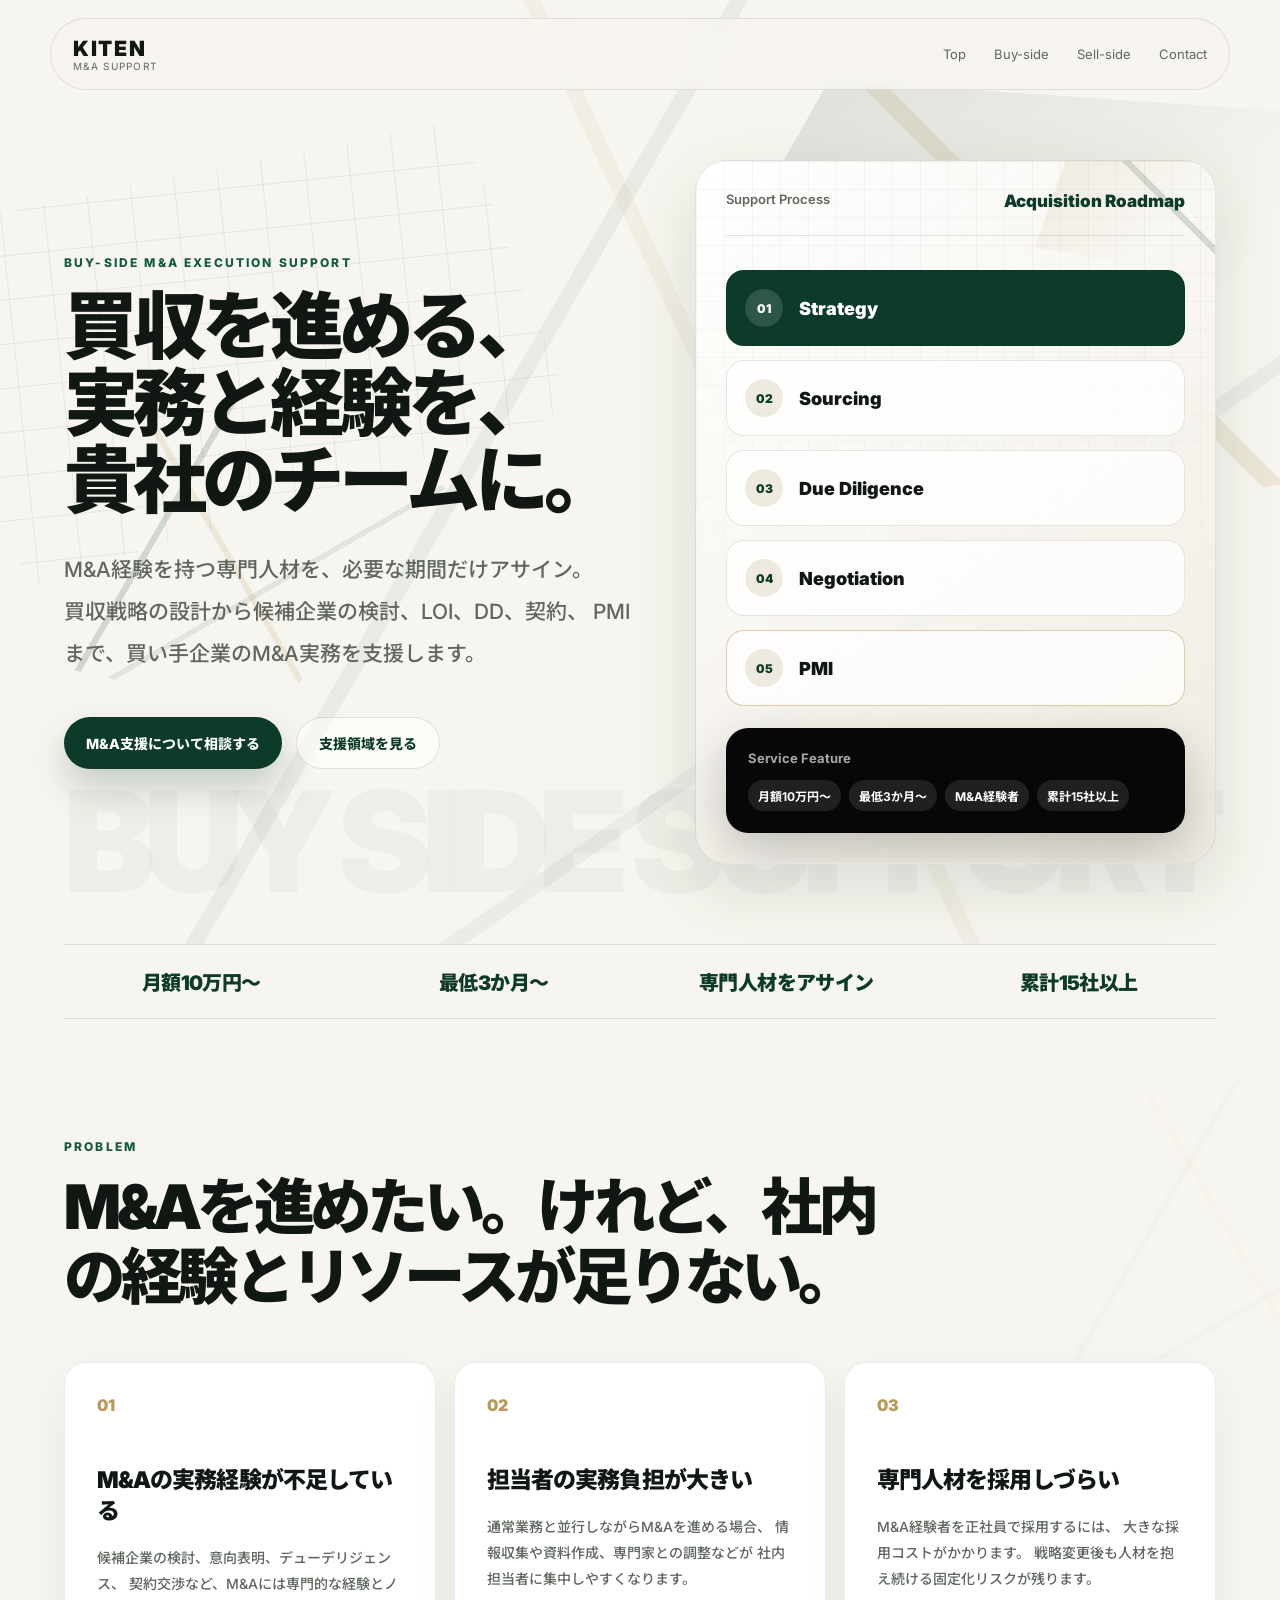
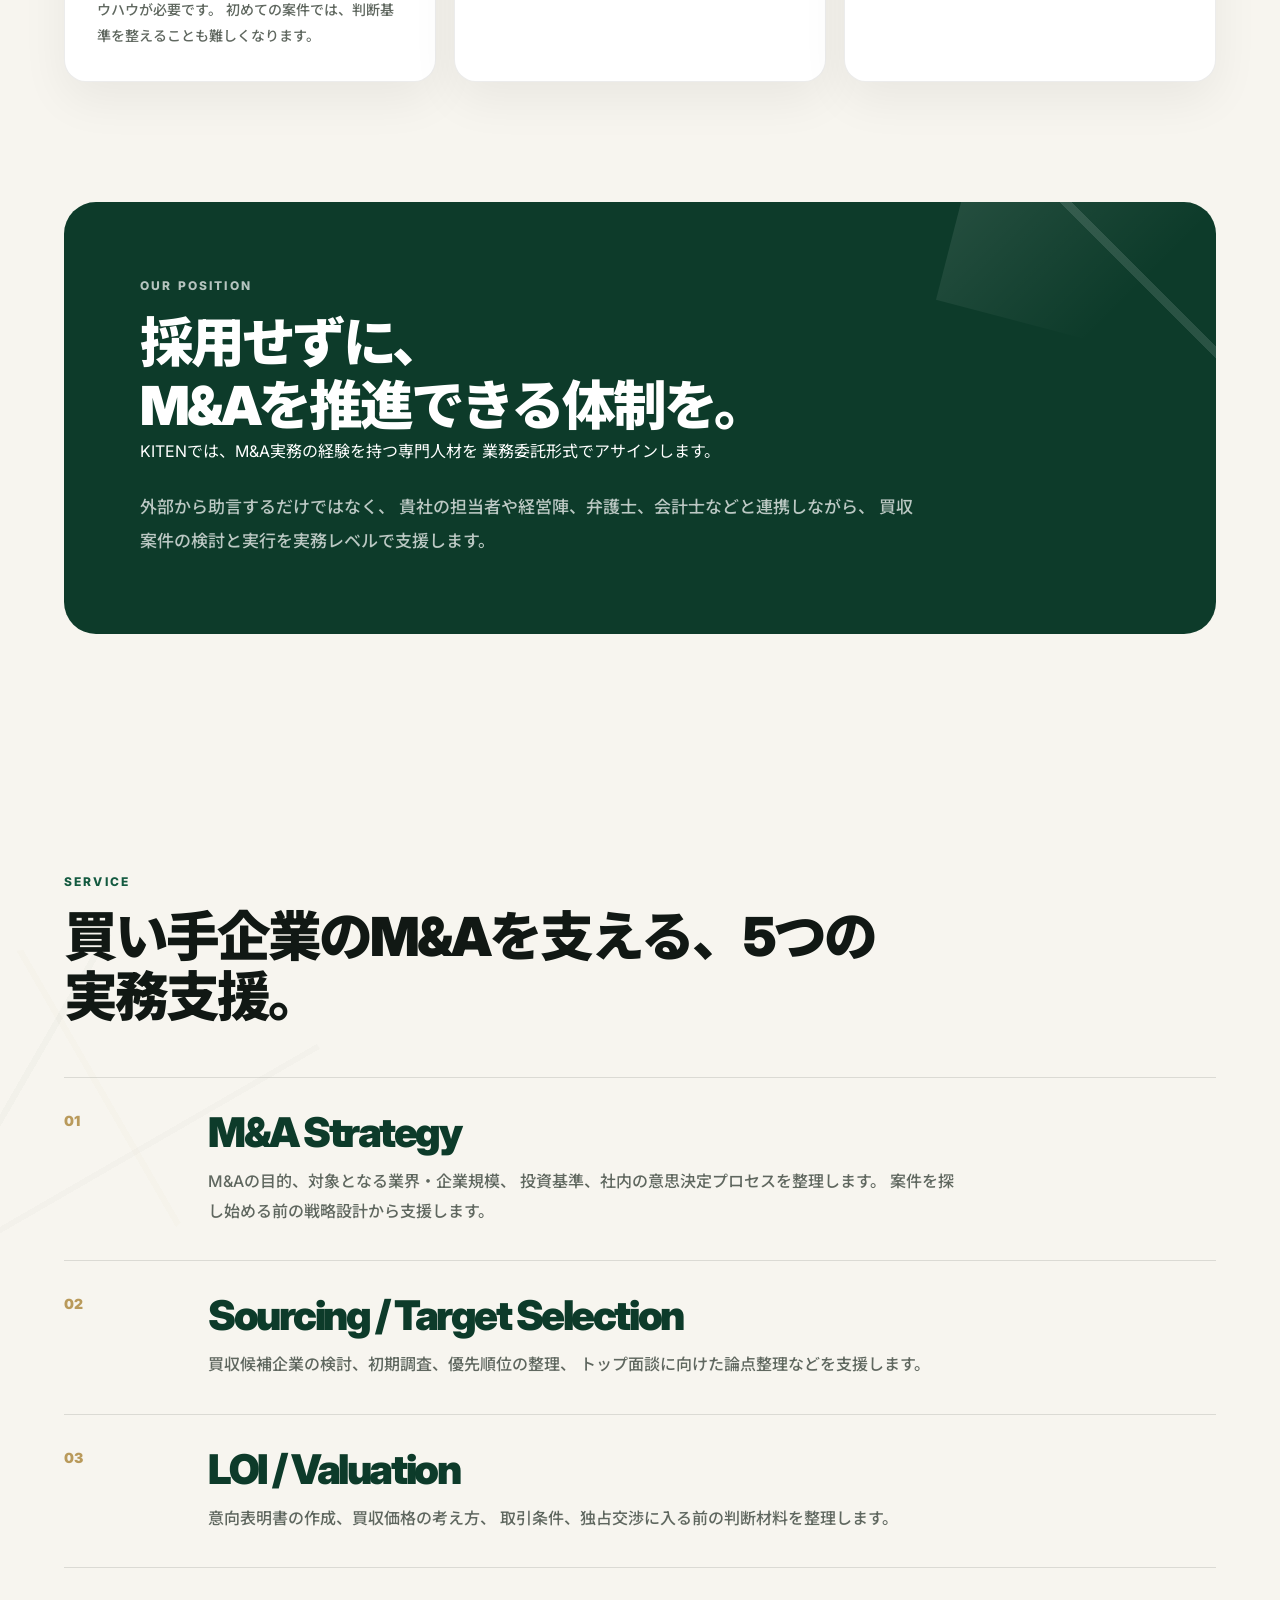
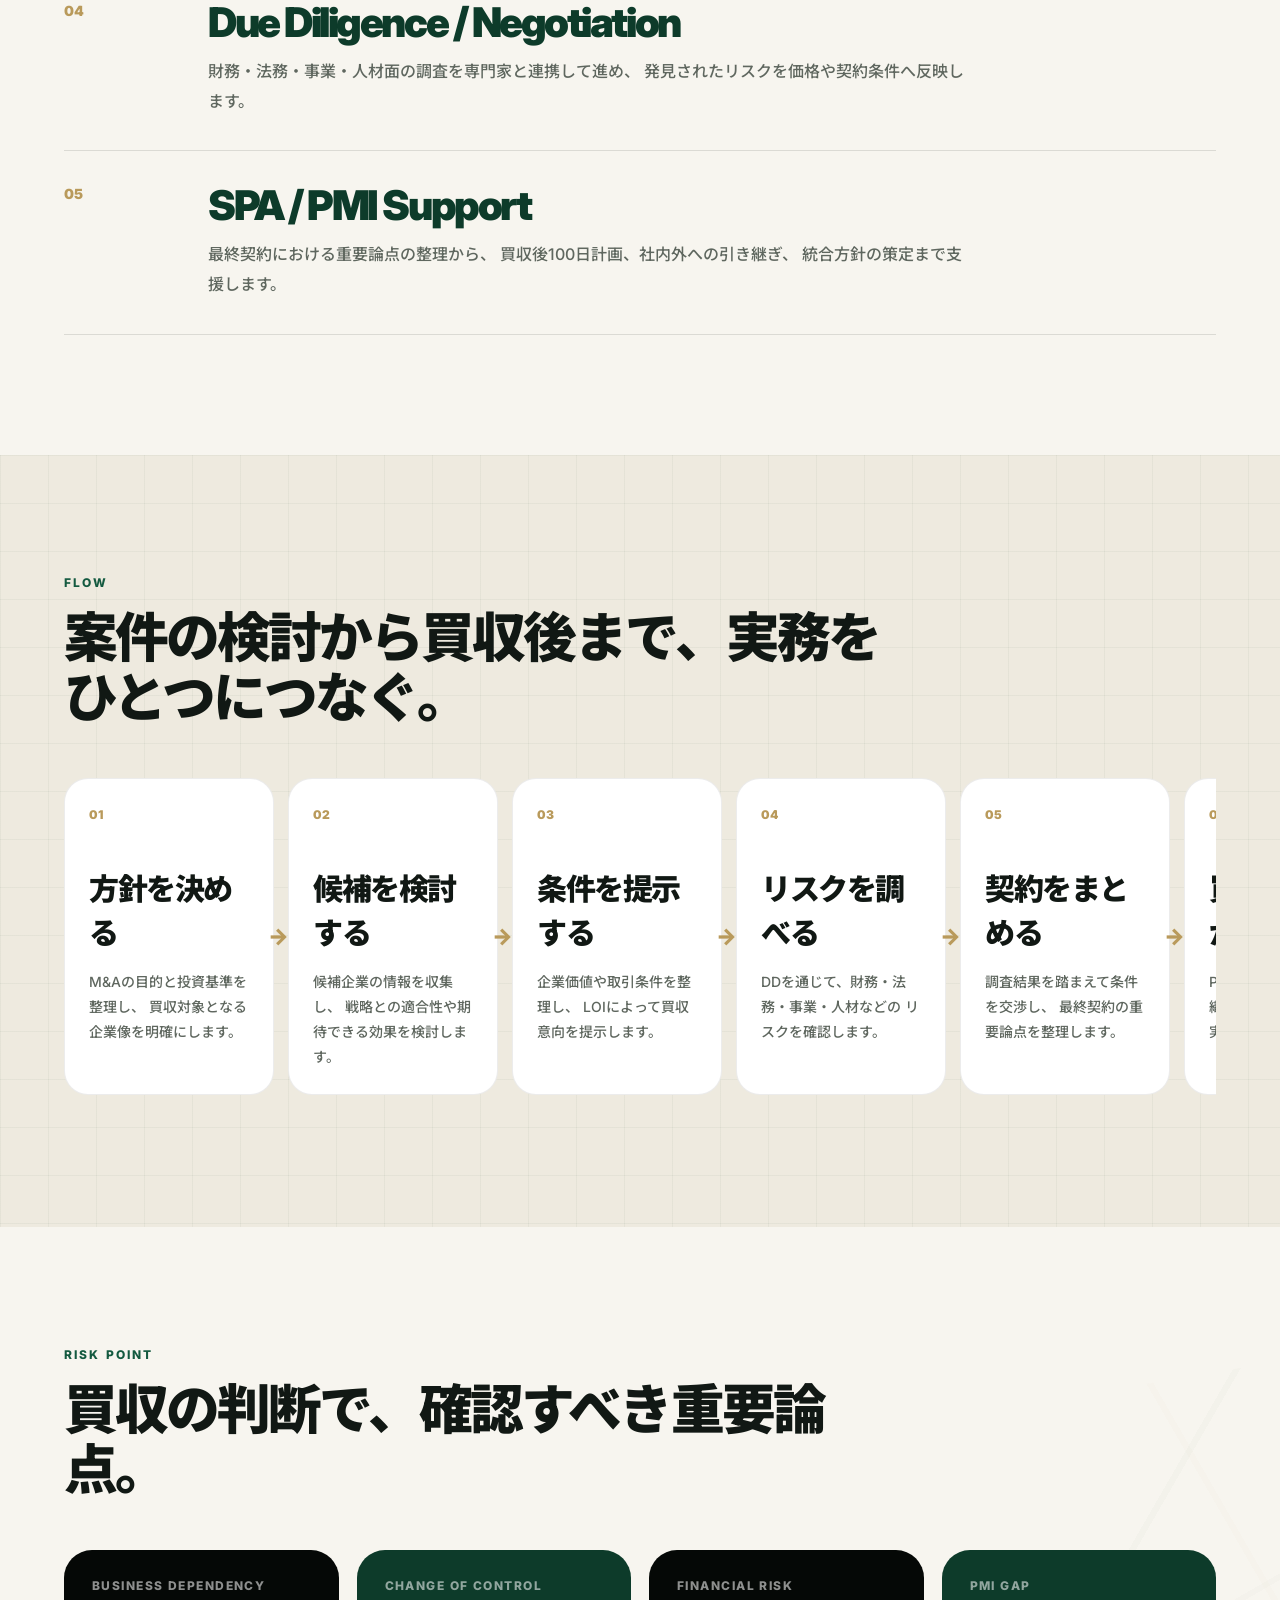
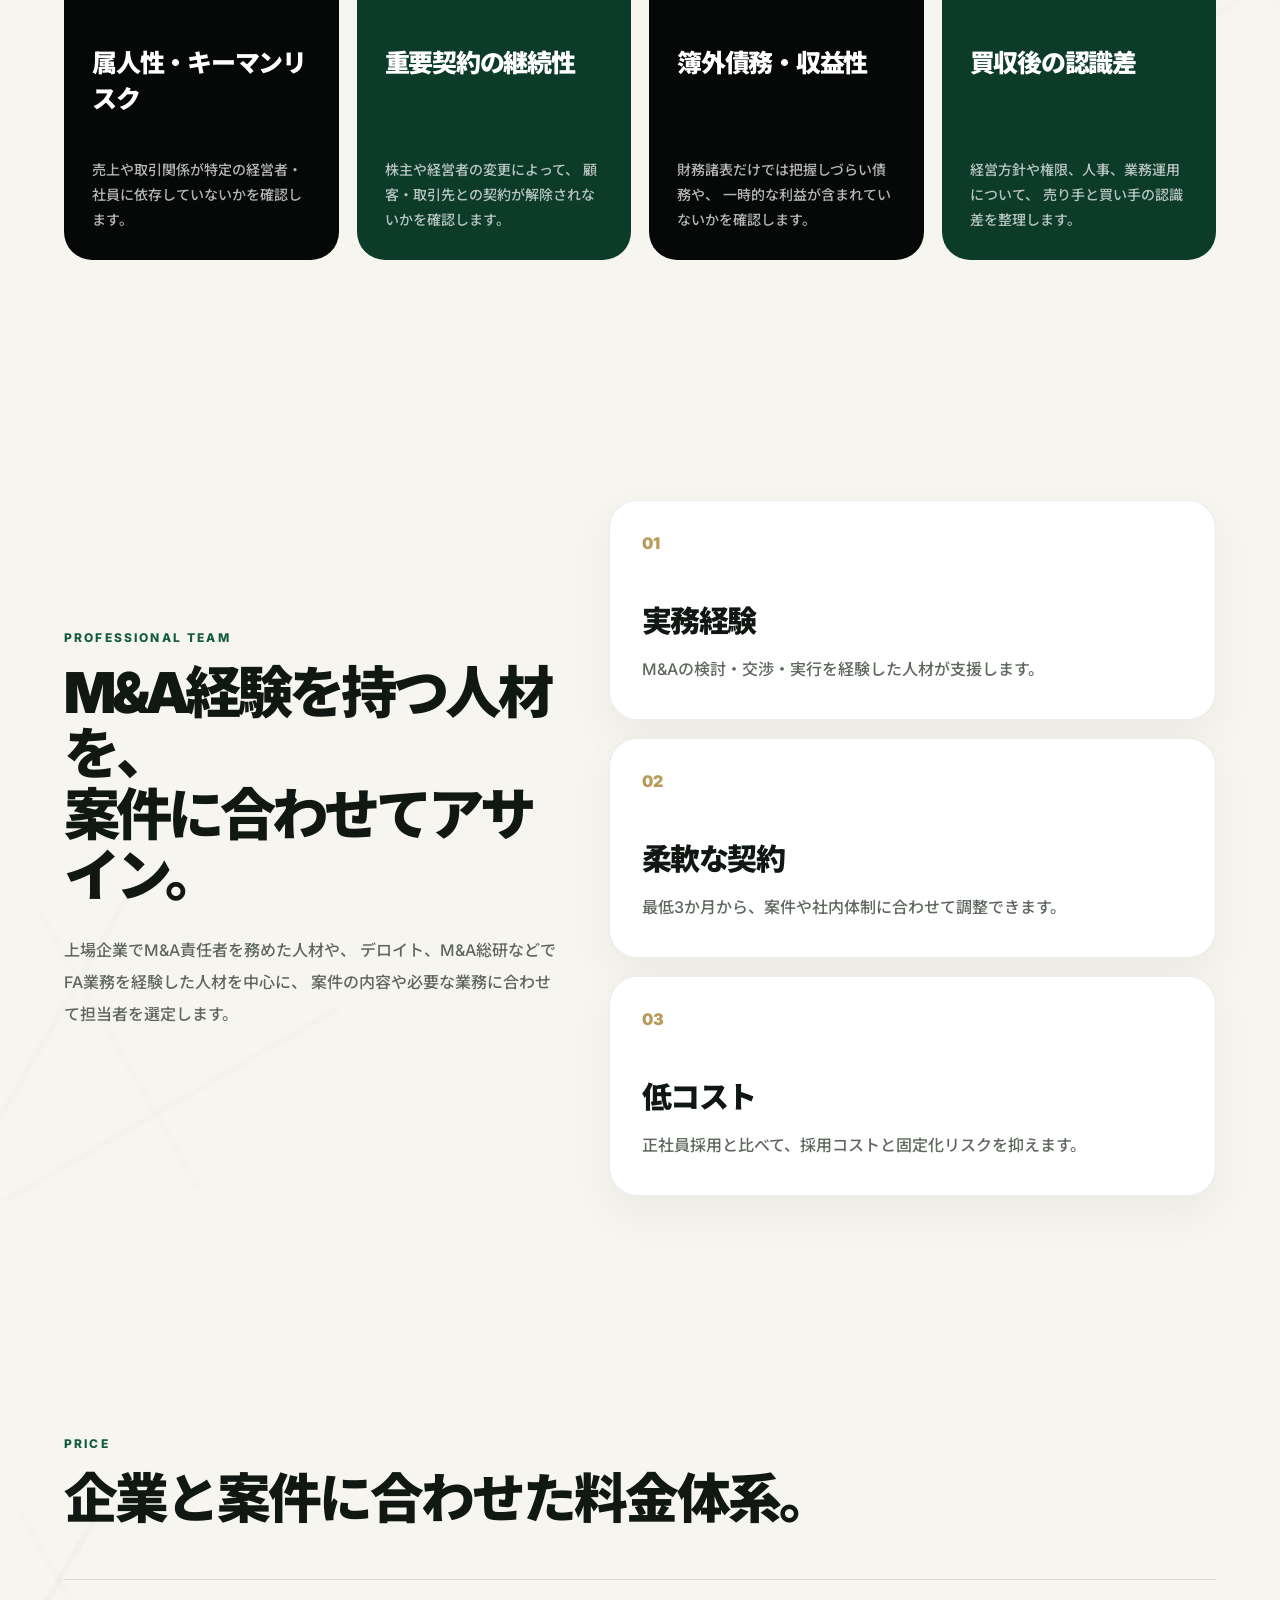
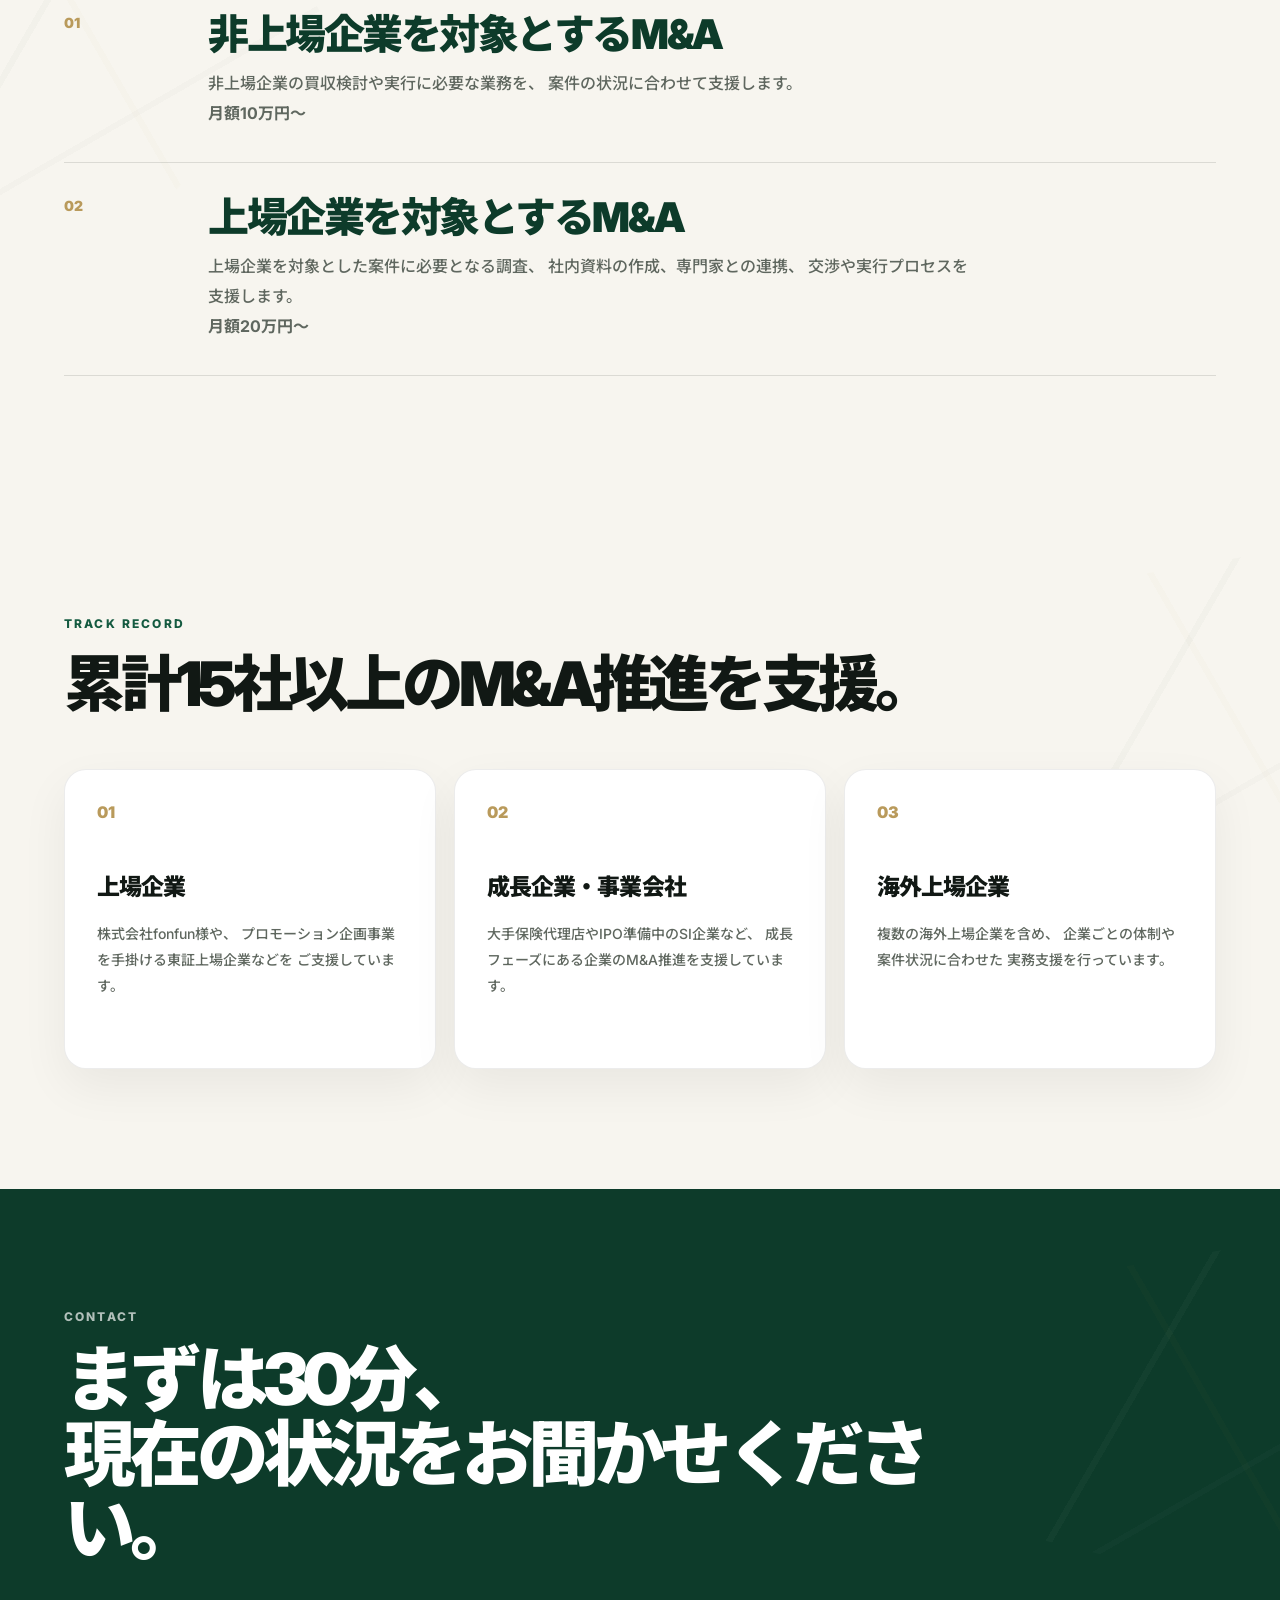
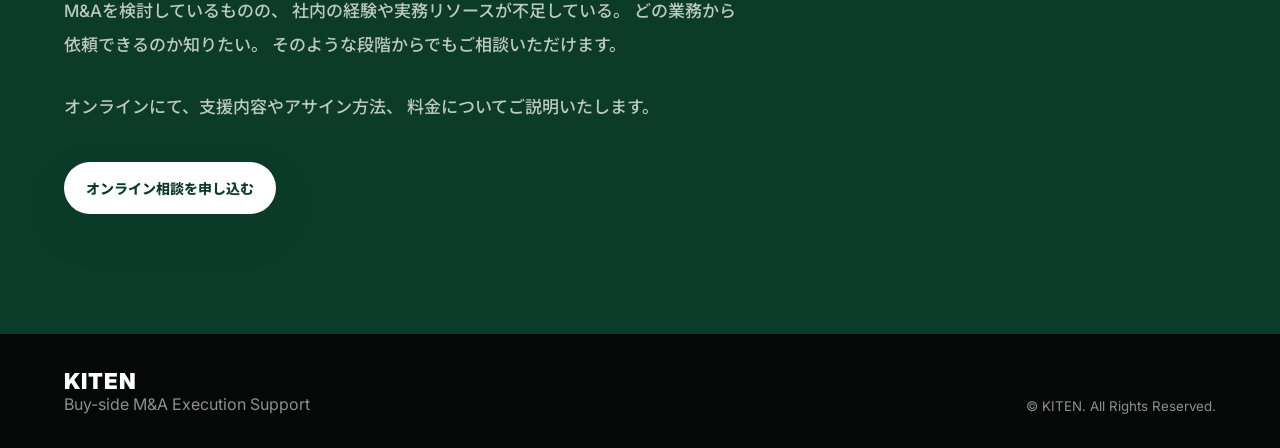
==== commit f2f7a7b1: "デザイン修正" ====
--- a/buy-side/index.html
+++ b/buy-side/index.html
@@ -19,13 +19,277 @@
   />
 
   <link rel="stylesheet" href="/styles.css" />
+
+  <!-- お問い合わせモーダル用CSS -->
+  <style>
+    .contact-modal {
+      position: fixed;
+      inset: 0;
+      z-index: 10000;
+      display: none;
+      align-items: center;
+      justify-content: center;
+      padding: 24px;
+    }
+
+    .contact-modal.is-open {
+      display: flex;
+    }
+
+    .contact-modal__overlay {
+      position: absolute;
+      inset: 0;
+      background: rgba(5, 18, 13, 0.74);
+      backdrop-filter: blur(8px);
+      cursor: pointer;
+    }
+
+    .contact-modal__content {
+      position: relative;
+      z-index: 1;
+      width: min(100%, 680px);
+      max-height: calc(100vh - 48px);
+      padding: 48px;
+      overflow-y: auto;
+      overscroll-behavior: contain;
+      background: #ffffff;
+      color: #173c2d;
+      border: 1px solid rgba(23, 60, 45, 0.12);
+      border-radius: 20px;
+      box-shadow: 0 32px 100px rgba(0, 0, 0, 0.3);
+    }
+
+    .contact-modal__close {
+      position: absolute;
+      top: 16px;
+      right: 18px;
+      display: grid;
+      width: 42px;
+      height: 42px;
+      padding: 0;
+      place-items: center;
+      border: 0;
+      border-radius: 50%;
+      background: rgba(23, 60, 45, 0.07);
+      color: #173c2d;
+      font-family: inherit;
+      font-size: 28px;
+      line-height: 1;
+      cursor: pointer;
+      transition:
+        background-color 0.2s ease,
+        transform 0.2s ease;
+    }
+
+    .contact-modal__close:hover {
+      background: rgba(23, 60, 45, 0.14);
+      transform: rotate(5deg);
+    }
+
+    .contact-modal__heading {
+      margin-bottom: 32px;
+      padding-right: 40px;
+    }
+
+    .contact-modal__heading .eyebrow {
+      margin-bottom: 10px;
+    }
+
+    .contact-modal__heading h2 {
+      margin: 0 0 14px;
+      color: #173c2d;
+      font-size: clamp(26px, 4vw, 38px);
+      line-height: 1.35;
+    }
+
+    .contact-modal__description {
+      margin: 0;
+      color: #627069;
+      font-size: 14px;
+      line-height: 1.8;
+    }
+
+    .contact-form {
+      display: grid;
+      gap: 22px;
+    }
+
+    .contact-form__field {
+      display: grid;
+      gap: 9px;
+    }
+
+    .contact-form__field label {
+      display: flex;
+      align-items: center;
+      gap: 8px;
+      color: #173c2d;
+      font-size: 14px;
+      font-weight: 700;
+    }
+
+    .contact-form__required {
+      display: inline-flex;
+      align-items: center;
+      justify-content: center;
+      padding: 3px 7px;
+      border-radius: 999px;
+      background: #173c2d;
+      color: #ffffff;
+      font-size: 10px;
+      font-weight: 700;
+      line-height: 1;
+    }
+
+    .contact-form__field input,
+    .contact-form__field textarea {
+      box-sizing: border-box;
+      width: 100%;
+      padding: 14px 15px;
+      border: 1px solid #ccd5d0;
+      border-radius: 10px;
+      outline: none;
+      background: #f9fbfa;
+      color: #173c2d;
+      font-family: inherit;
+      font-size: 16px;
+      transition:
+        border-color 0.2s ease,
+        background-color 0.2s ease,
+        box-shadow 0.2s ease;
+    }
+
+    .contact-form__field textarea {
+      min-height: 150px;
+      line-height: 1.7;
+      resize: vertical;
+    }
+
+    .contact-form__field input:focus,
+    .contact-form__field textarea:focus {
+      border-color: #173c2d;
+      background: #ffffff;
+      box-shadow: 0 0 0 4px rgba(23, 60, 45, 0.09);
+    }
+
+    .contact-form__submit {
+      width: 100%;
+      min-height: 54px;
+      padding: 14px 24px;
+      border: 1px solid #173c2d;
+      border-radius: 999px;
+      background: #173c2d;
+      color: #ffffff;
+      font-family: inherit;
+      font-size: 15px;
+      font-weight: 700;
+      letter-spacing: 0.04em;
+      cursor: pointer;
+      transition:
+        opacity 0.2s ease,
+        transform 0.2s ease,
+        background-color 0.2s ease;
+    }
+
+    .contact-form__submit:hover:not(:disabled) {
+      background: #245a44;
+      transform: translateY(-2px);
+    }
+
+    .contact-form__submit:disabled {
+      opacity: 0.55;
+      cursor: not-allowed;
+    }
+
+    .contact-form__error {
+      min-height: 22px;
+      margin: -4px 0 0;
+      color: #b3261e;
+      font-size: 14px;
+      line-height: 1.6;
+    }
+
+    .contact-form__honeypot {
+      position: absolute;
+      left: -9999px;
+      width: 1px;
+      height: 1px;
+      overflow: hidden;
+    }
+
+    .contact-complete {
+      padding: 40px 0 10px;
+      text-align: center;
+    }
+
+    .contact-complete__icon {
+      display: grid;
+      width: 72px;
+      height: 72px;
+      margin: 0 auto 24px;
+      place-items: center;
+      border-radius: 50%;
+      background: #173c2d;
+      color: #ffffff;
+      font-size: 32px;
+      font-weight: 800;
+    }
+
+    .contact-complete h2 {
+      margin: 10px 0 18px;
+      color: #173c2d;
+      font-size: clamp(26px, 4vw, 38px);
+    }
+
+    .contact-complete__message {
+      margin: 0 0 32px;
+      color: #627069;
+      line-height: 1.9;
+    }
+
+    body.contact-modal-open {
+      overflow: hidden;
+    }
+
+    .contact-modal [hidden] {
+      display: none !important;
+    }
+
+    @media (max-width: 640px) {
+      .contact-modal {
+        align-items: flex-start;
+        padding: 12px;
+      }
+
+      .contact-modal__content {
+        width: 100%;
+        max-height: calc(100dvh - 24px);
+        padding: 42px 20px 28px;
+        border-radius: 16px;
+      }
+
+      .contact-modal__close {
+        top: 10px;
+        right: 10px;
+      }
+
+      .contact-modal__heading {
+        padding-right: 30px;
+      }
+
+      .contact-modal__heading h2 {
+        font-size: 25px;
+      }
+    }
+  </style>
+
 </head>
 
 <body>
   <div class="page-progress" aria-hidden="true"></div>
 
   <header class="site-header" data-header>
-    <a href="index.html" class="logo" aria-label="KITEN top">
+    <a href="/" class="logo" aria-label="KITEN top">
       <span>KITEN</span>
       <small>M&A Support</small>
     </a>
@@ -34,7 +298,7 @@
   <a href="/">Top</a>
   <a href="/buy-side/">Buy-side</a>
   <a href="/sell-side/">Sell-side</a>
-  <a href="#contact">Contact</a>
+  <a href="#contactModal" data-contact-open>Contact</a>
 </nav>
 
 <button
@@ -53,10 +317,10 @@
   </header>
 
   <div class="mobile-menu" id="mobileMenu" data-mobile-menu>
-    <a href="index.html">Top</a>
-    <a href="buy-side.html">Buy-side</a>
-    <a href="sell-side.html">Sell-side</a>
-    <a href="#contact">Contact</a>
+    <a href="/">Top</a>
+    <a href="/buy-side/">Buy-side</a>
+    <a href="/sell-side/">Sell-side</a>
+    <a href="#contactModal" data-contact-open>Contact</a>
   </div>
 
   <main id="top">
@@ -82,11 +346,11 @@
     </p>
 
     <div class="hero-actions">
-      <a class="primary-button" href="#contact">
+      <a class="primary-button" href="#contactModal" data-contact-open>
         M&A支援について相談する
       </a>
 
-      <a class="secondary-button" href="#service">
+      <a class="secondary-button" href="/service.html">
         支援領域を見る
       </a>
     </div>
@@ -570,8 +834,8 @@
 
     <a
       class="primary-button light"
-      href="mailto:contact@example.com"
-    >
+      href="#contactModal"
+     data-contact-open>
       オンライン相談を申し込む
     </a>
   </div>
@@ -579,6 +843,212 @@
 
 
   </main>
+
+
+  <!-- お問い合わせモーダル -->
+  <div
+    class="contact-modal"
+    id="contactModal"
+    aria-hidden="true"
+  >
+    <div
+      class="contact-modal__overlay"
+      data-contact-close
+    ></div>
+
+    <div
+      class="contact-modal__content"
+      role="dialog"
+      aria-modal="true"
+      aria-labelledby="contactModalTitle"
+    >
+      <button
+        class="contact-modal__close"
+        type="button"
+        aria-label="お問い合わせフォームを閉じる"
+        data-contact-close
+      >
+        <span aria-hidden="true">×</span>
+      </button>
+
+      <div id="contactFormView">
+        <div class="contact-modal__heading">
+          <p class="eyebrow">Contact</p>
+
+          <h2 id="contactModalTitle">
+            M&A支援のご相談
+          </h2>
+
+          <p class="contact-modal__description">
+            現在の状況やご相談内容をご入力ください。<br />
+            内容を確認のうえ、担当者よりご連絡いたします。
+          </p>
+        </div>
+
+        <form
+          id="contactForm"
+          class="contact-form"
+          action="YOUR_GAS_WEB_APP_URL"
+          method="post"
+          target="gasResponseFrame"
+        >
+          <div class="contact-form__field">
+            <label for="contactCompany">
+              会社名
+            </label>
+
+            <input
+              id="contactCompany"
+              type="text"
+              name="company"
+              maxlength="200"
+              autocomplete="organization"
+            />
+          </div>
+
+          <div class="contact-form__field">
+            <label for="contactName">
+              お名前
+
+              <span class="contact-form__required">
+                必須
+              </span>
+            </label>
+
+            <input
+              id="contactName"
+              type="text"
+              name="name"
+              maxlength="100"
+              autocomplete="name"
+              required
+            />
+          </div>
+
+          <div class="contact-form__field">
+            <label for="contactEmail">
+              メールアドレス
+
+              <span class="contact-form__required">
+                必須
+              </span>
+            </label>
+
+            <input
+              id="contactEmail"
+              type="email"
+              name="email"
+              maxlength="254"
+              autocomplete="email"
+              required
+            />
+          </div>
+
+          <div class="contact-form__field">
+            <label for="contactPhone">
+              電話番号
+            </label>
+
+            <input
+              id="contactPhone"
+              type="tel"
+              name="phone"
+              maxlength="50"
+              autocomplete="tel"
+            />
+          </div>
+
+          <div class="contact-form__field">
+            <label for="contactMessage">
+              ご相談内容
+
+              <span class="contact-form__required">
+                必須
+              </span>
+            </label>
+
+            <textarea
+              id="contactMessage"
+              name="message"
+              rows="6"
+              maxlength="5000"
+              required
+            ></textarea>
+          </div>
+
+          <div
+            class="contact-form__honeypot"
+            aria-hidden="true"
+          >
+            <label for="contactWebsite">
+              Webサイト
+            </label>
+
+            <input
+              id="contactWebsite"
+              type="text"
+              name="website"
+              tabindex="-1"
+              autocomplete="off"
+            />
+          </div>
+
+          <p
+            id="contactFormError"
+            class="contact-form__error"
+            role="alert"
+            aria-live="polite"
+          ></p>
+
+          <button
+            id="contactSubmitButton"
+            class="contact-form__submit"
+            type="submit"
+          >
+            相談内容を送信する
+          </button>
+        </form>
+      </div>
+
+      <div
+        id="contactCompleteView"
+        class="contact-complete"
+        hidden
+      >
+        <div
+          class="contact-complete__icon"
+          aria-hidden="true"
+        >
+          ✓
+        </div>
+
+        <p class="eyebrow">Completed</p>
+
+        <h2>送信が完了しました</h2>
+
+        <p class="contact-complete__message">
+          お問い合わせありがとうございます。<br />
+          内容を確認のうえ、担当者よりご連絡いたします。
+        </p>
+
+        <button
+          class="contact-form__submit"
+          type="button"
+          data-contact-close
+        >
+          閉じる
+        </button>
+      </div>
+    </div>
+  </div>
+
+  <iframe
+    id="gasResponseFrame"
+    name="gasResponseFrame"
+    title="お問い合わせ送信結果"
+    hidden
+  ></iframe>
+
 
   <footer class="footer">
     <div>
@@ -594,5 +1064,202 @@
 
   <script src="/app.js"></script>
 
+
+  <!-- お問い合わせモーダル用JavaScript -->
+  <script>
+    (() => {
+      const modal = document.getElementById("contactModal");
+      const contactForm = document.getElementById("contactForm");
+      const formView = document.getElementById("contactFormView");
+      const completeView = document.getElementById(
+        "contactCompleteView"
+      );
+      const submitButton = document.getElementById(
+        "contactSubmitButton"
+      );
+      const errorElement = document.getElementById(
+        "contactFormError"
+      );
+
+      if (
+        !modal ||
+        !contactForm ||
+        !formView ||
+        !completeView ||
+        !submitButton ||
+        !errorElement
+      ) {
+        return;
+      }
+
+      const openButtons = document.querySelectorAll(
+        "[data-contact-open]"
+      );
+      const closeButtons = document.querySelectorAll(
+        "[data-contact-close]"
+      );
+
+      let lastFocusedElement = null;
+      let responseTimer = null;
+      let isSubmitting = false;
+
+      function resetSubmitButton() {
+        isSubmitting = false;
+        submitButton.disabled = false;
+        submitButton.textContent = "相談内容を送信する";
+      }
+
+      function resetContactForm() {
+        contactForm.reset();
+        formView.hidden = false;
+        completeView.hidden = true;
+        errorElement.textContent = "";
+        resetSubmitButton();
+
+        if (responseTimer) {
+          window.clearTimeout(responseTimer);
+          responseTimer = null;
+        }
+      }
+
+      function closeMobileMenu() {
+        const mobileMenu = document.querySelector(
+          "[data-mobile-menu]"
+        );
+        const menuButton = document.querySelector(
+          "[data-menu-button]"
+        );
+
+        if (mobileMenu) {
+          mobileMenu.classList.remove("is-open");
+          mobileMenu.classList.remove("active");
+          mobileMenu.classList.remove("open");
+        }
+
+        if (menuButton) {
+          menuButton.classList.remove("is-open");
+          menuButton.classList.remove("active");
+          menuButton.classList.remove("open");
+          menuButton.setAttribute("aria-expanded", "false");
+        }
+      }
+
+      function openModal(event) {
+        if (event) {
+          event.preventDefault();
+        }
+
+        lastFocusedElement = document.activeElement;
+        closeMobileMenu();
+
+        if (!completeView.hidden) {
+          resetContactForm();
+        }
+
+        modal.classList.add("is-open");
+        modal.setAttribute("aria-hidden", "false");
+        document.body.classList.add("contact-modal-open");
+
+        window.setTimeout(() => {
+          document.getElementById("contactName")?.focus();
+        }, 50);
+      }
+
+      function closeModal() {
+        if (isSubmitting) {
+          return;
+        }
+
+        modal.classList.remove("is-open");
+        modal.setAttribute("aria-hidden", "true");
+        document.body.classList.remove("contact-modal-open");
+
+        if (lastFocusedElement) {
+          lastFocusedElement.focus();
+        }
+      }
+
+      openButtons.forEach((button) => {
+        button.addEventListener("click", openModal);
+      });
+
+      closeButtons.forEach((button) => {
+        button.addEventListener("click", closeModal);
+      });
+
+      document.addEventListener("keydown", (event) => {
+        if (
+          event.key === "Escape" &&
+          modal.classList.contains("is-open")
+        ) {
+          closeModal();
+        }
+      });
+
+      contactForm.addEventListener("submit", () => {
+        if (isSubmitting) {
+          return;
+        }
+
+        isSubmitting = true;
+        errorElement.textContent = "";
+        submitButton.disabled = true;
+        submitButton.textContent = "送信中...";
+
+        if (responseTimer) {
+          window.clearTimeout(responseTimer);
+        }
+
+        responseTimer = window.setTimeout(() => {
+          errorElement.textContent =
+            "送信結果を確認できませんでした。通信環境をご確認のうえ、もう一度お試しください。";
+
+          resetSubmitButton();
+        }, 30000);
+      });
+
+      window.addEventListener("message", (event) => {
+        const isGoogleOrigin =
+          event.origin === "https://script.google.com" ||
+          event.origin ===
+            "https://script.googleusercontent.com" ||
+          event.origin.endsWith(".googleusercontent.com");
+
+        if (!isGoogleOrigin) {
+          return;
+        }
+
+        const result = event.data;
+
+        if (
+          !result ||
+          result.source !== "kiten-contact-form"
+        ) {
+          return;
+        }
+
+        if (responseTimer) {
+          window.clearTimeout(responseTimer);
+          responseTimer = null;
+        }
+
+        if (result.ok) {
+          isSubmitting = false;
+          formView.hidden = true;
+          completeView.hidden = false;
+          completeView.querySelector("button")?.focus();
+          return;
+        }
+
+        errorElement.textContent =
+          result.message ||
+          "送信できませんでした。時間をおいて、もう一度お試しください。";
+
+        resetSubmitButton();
+      });
+    })();
+  </script>
+
+
 </body>
 </html>
--- a/styles.css
+++ b/styles.css
@@ -388,8 +388,18 @@
   letter-spacing: -0.055em;
   font-weight: 900;
 }
-.problem .section-head { max-width: none; }
-.problem .section-head h2 { white-space: nowrap; font-size: clamp(40px, 5.4vw, 82px); letter-spacing: -0.07em; }
+.problem .section-head {
+  max-width: 1200px;
+}
+
+.problem .section-head h2 {
+  font-size: clamp(40px, 4.8vw, 72px);
+  line-height: 1.14;
+  letter-spacing: -0.07em;
+  white-space: normal;
+  overflow-wrap: break-word;
+  text-wrap: balance;
+}
 
 .problem-grid { display: grid; grid-template-columns: repeat(3, 1fr); gap: 18px; }
 .problem-card {
@@ -804,4 +814,136 @@
   .flow::before {
     opacity: 0.35;
   }
+}
+
+.contact-page {
+  min-height: 100vh;
+  padding: 120px 20px 80px;
+  background: #f5f7f6;
+}
+
+.contact-container {
+  width: min(760px, 100%);
+  margin: 0 auto;
+  padding: 56px;
+  background: #ffffff;
+  border-radius: 20px;
+  box-shadow: 0 20px 60px rgba(0, 0, 0, 0.08);
+}
+
+.contact-label {
+  margin: 0 0 12px;
+  color: #287455;
+  font-size: 13px;
+  font-weight: 700;
+  letter-spacing: 0.16em;
+}
+
+.contact-container h1 {
+  margin: 0;
+  color: #173c2d;
+  font-size: clamp(32px, 5vw, 48px);
+}
+
+.contact-description {
+  margin: 20px 0 40px;
+  color: #66716c;
+  line-height: 1.8;
+}
+
+.form-group {
+  margin-bottom: 24px;
+}
+
+.form-group label {
+  display: block;
+  margin-bottom: 10px;
+  color: #173c2d;
+  font-size: 15px;
+  font-weight: 700;
+}
+
+.form-group input,
+.form-group textarea {
+  width: 100%;
+  box-sizing: border-box;
+  padding: 14px 16px;
+  border: 1px solid #d7dfdb;
+  border-radius: 10px;
+  background: #ffffff;
+  color: #1e2924;
+  font: inherit;
+  outline: none;
+  transition:
+    border-color 0.2s,
+    box-shadow 0.2s;
+}
+
+.form-group input:focus,
+.form-group textarea:focus {
+  border-color: #287455;
+  box-shadow: 0 0 0 4px rgba(40, 116, 85, 0.12);
+}
+
+.form-group textarea {
+  min-height: 180px;
+  resize: vertical;
+}
+
+.required {
+  display: inline-block;
+  margin-left: 6px;
+  padding: 2px 7px;
+  border-radius: 4px;
+  background: #e95151;
+  color: #ffffff;
+  font-size: 11px;
+}
+
+.form-consent {
+  margin: 28px 0;
+  color: #39453f;
+  font-size: 14px;
+}
+
+.form-consent label {
+  display: flex;
+  align-items: center;
+  gap: 10px;
+}
+
+.contact-submit {
+  width: 100%;
+  padding: 16px;
+  border: 0;
+  border-radius: 999px;
+  background: #173c2d;
+  color: #ffffff;
+  font-size: 16px;
+  font-weight: 700;
+  cursor: pointer;
+  transition:
+    opacity 0.2s,
+    transform 0.2s;
+}
+
+.contact-submit:hover {
+  opacity: 0.9;
+  transform: translateY(-2px);
+}
+
+.honeypot {
+  position: absolute;
+  left: -9999px;
+}
+
+@media (max-width: 600px) {
+  .contact-page {
+    padding: 80px 16px 48px;
+  }
+
+  .contact-container {
+    padding: 32px 20px;
+    border-radius: 14px;
+  }
 }
